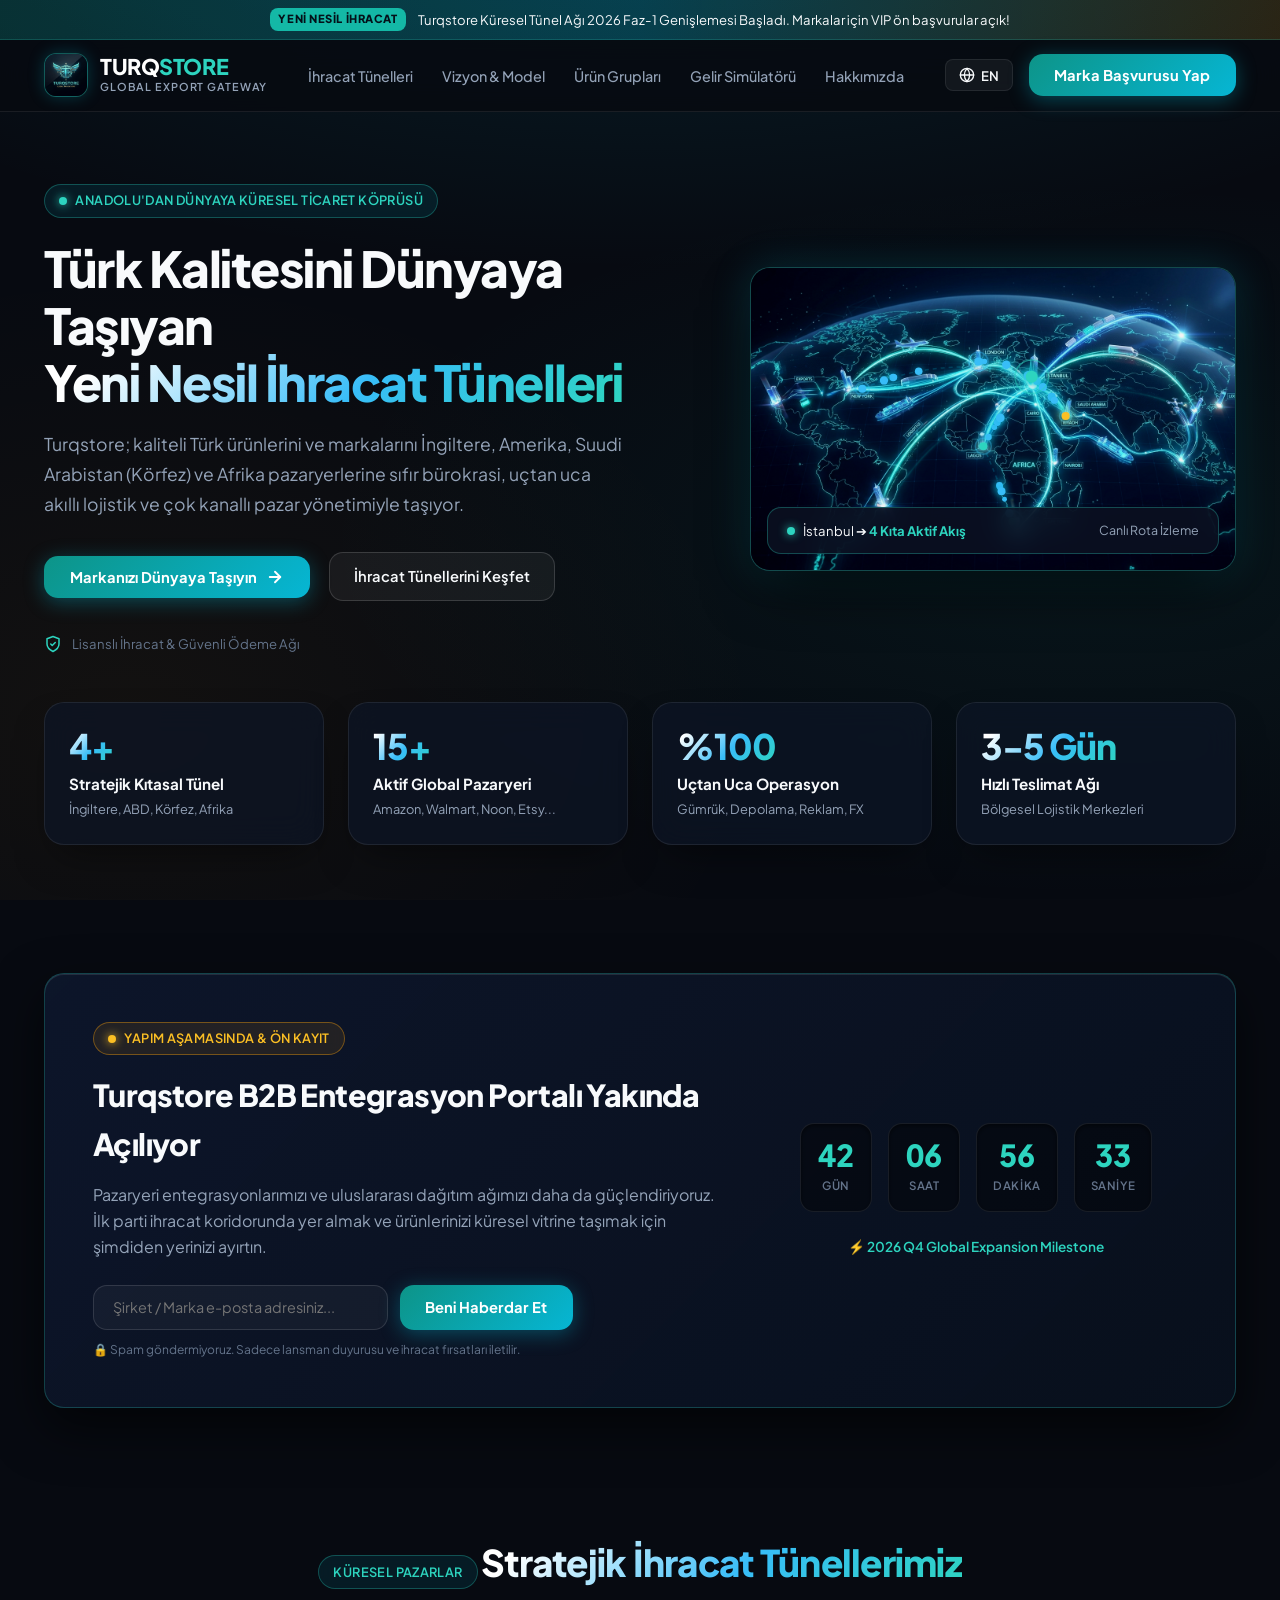
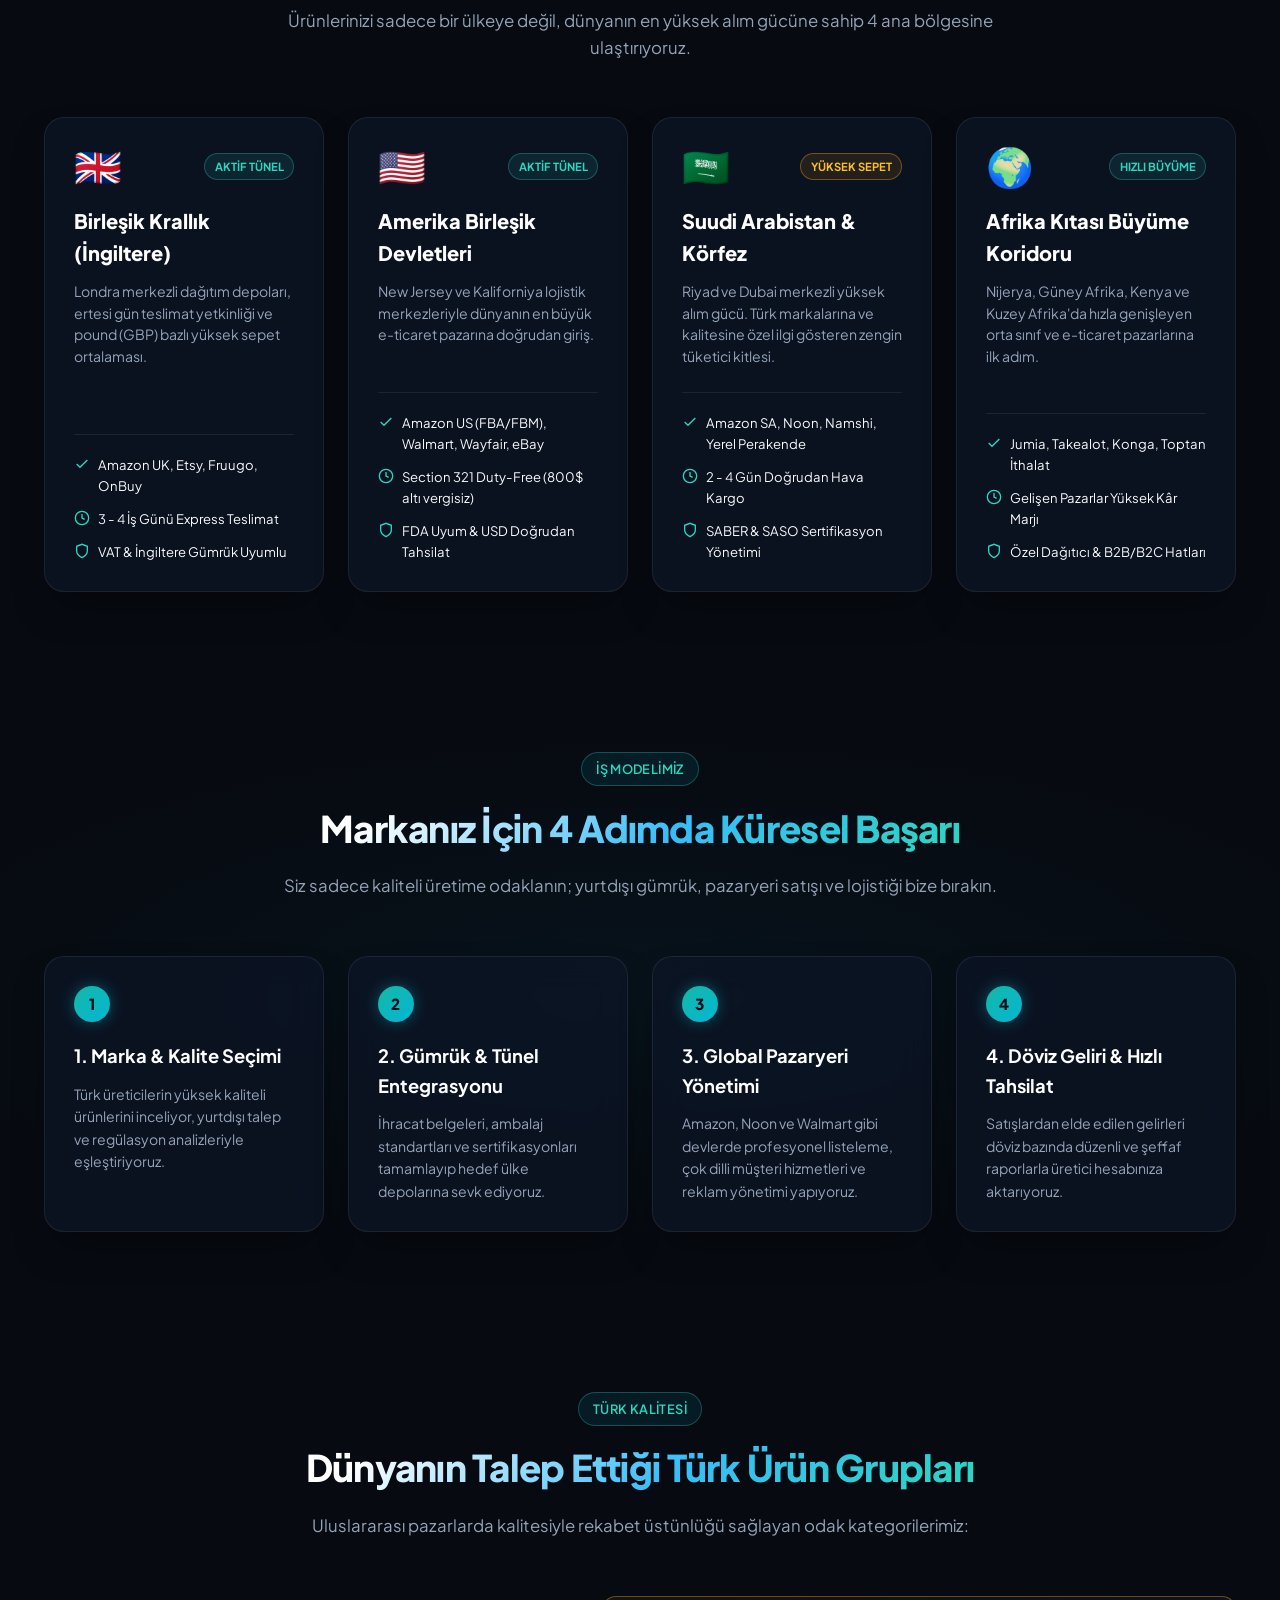
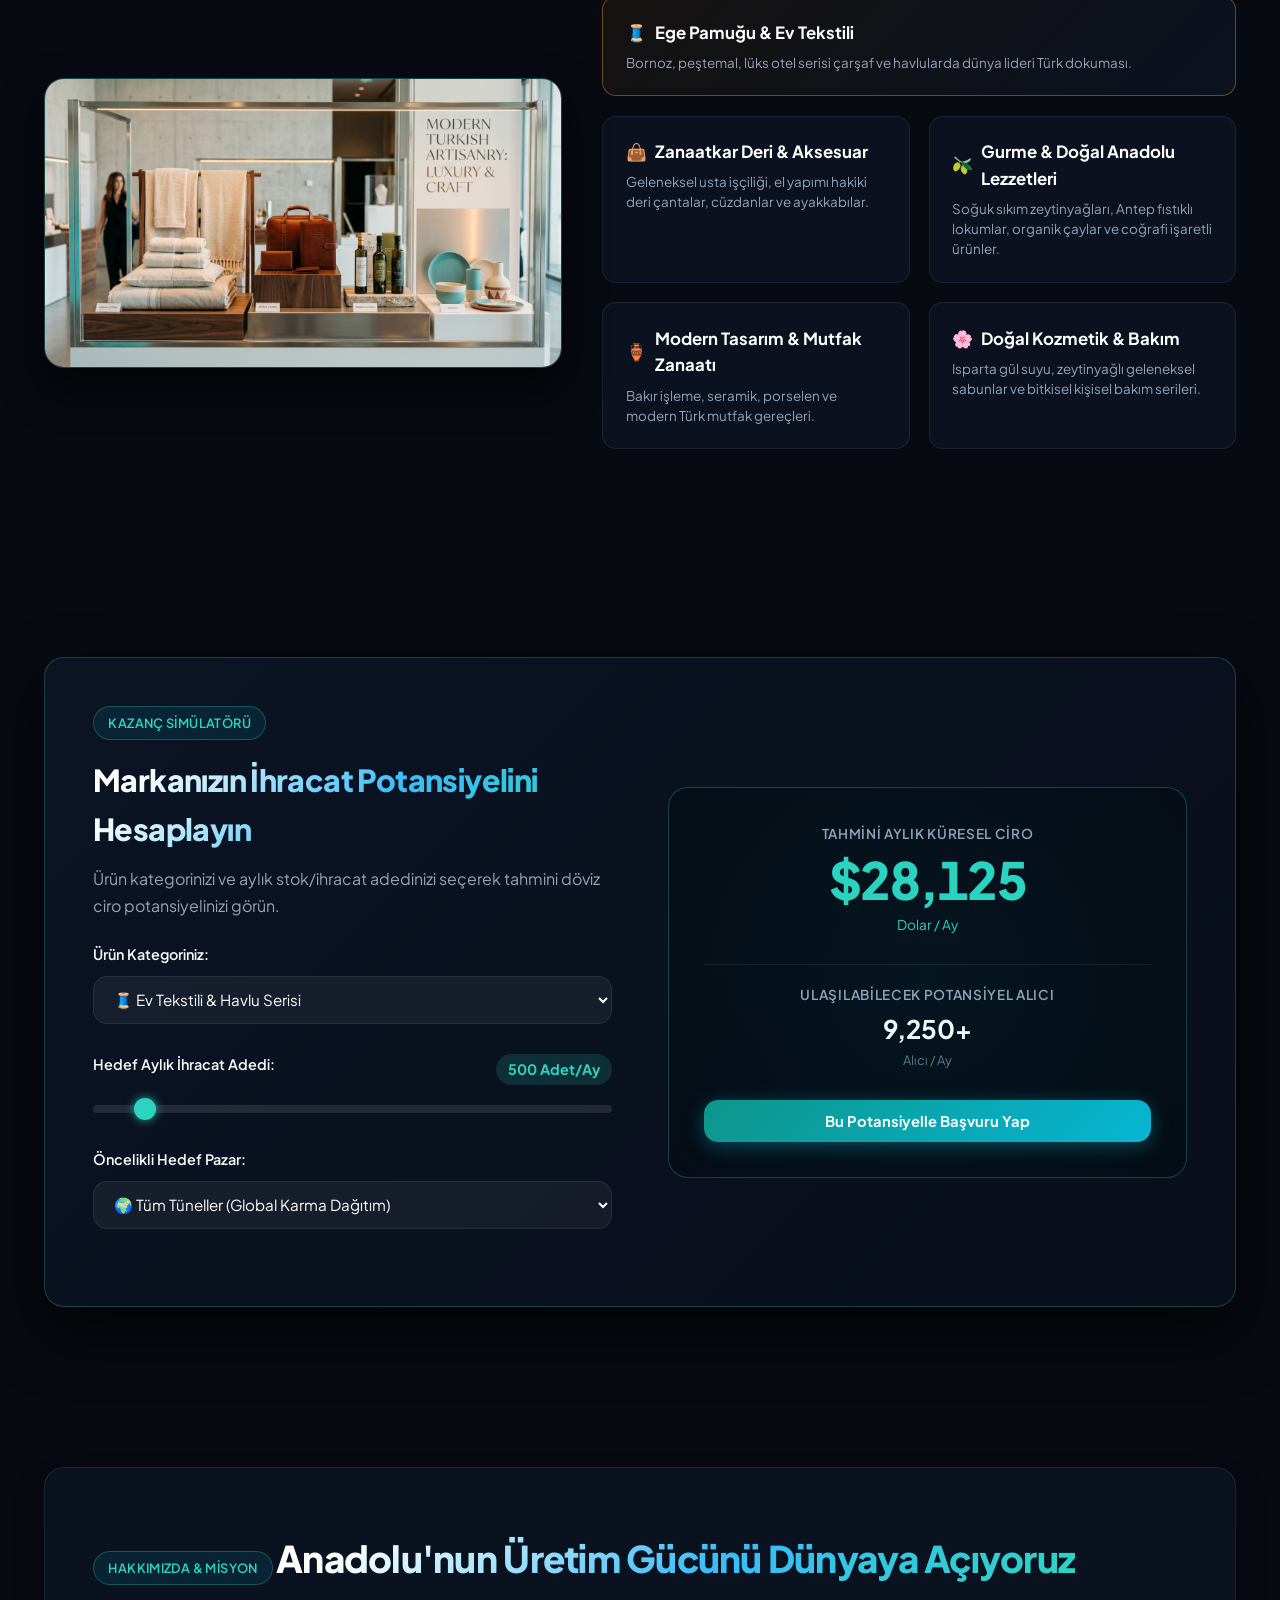
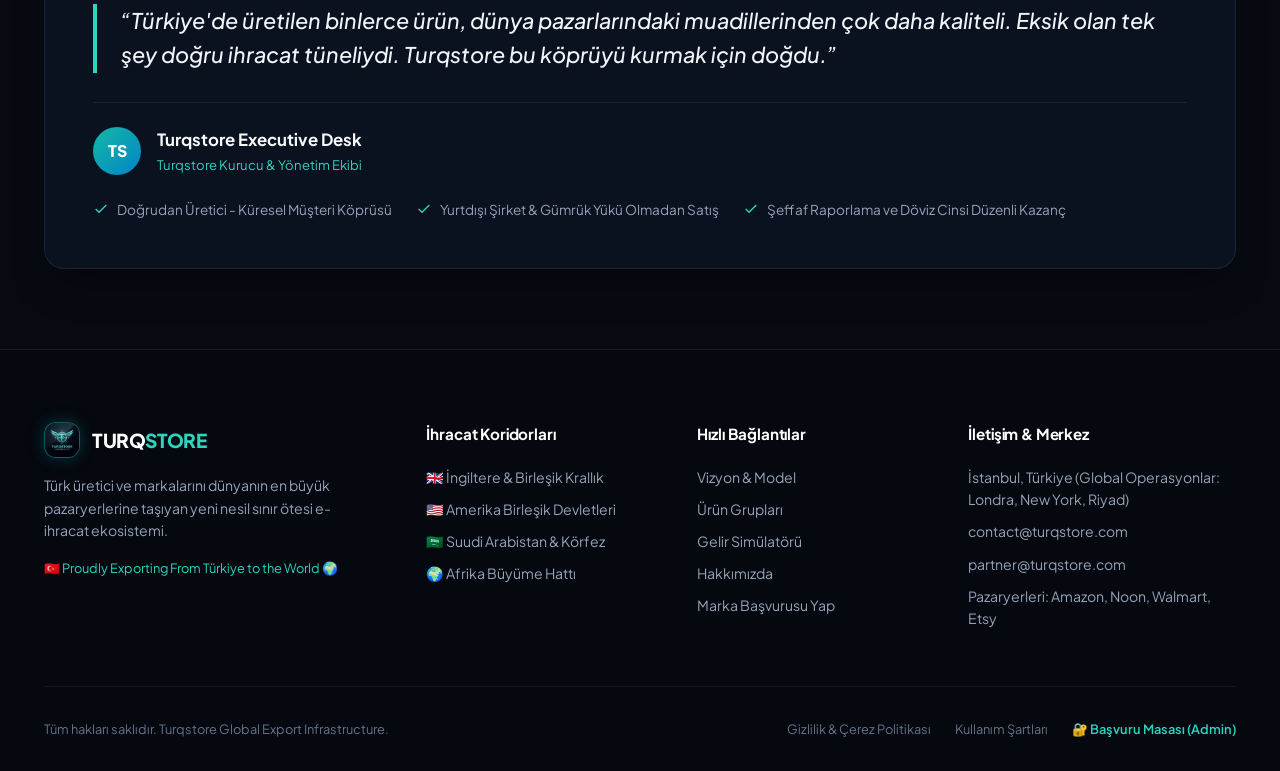
==== export/index.html @ e0d36ffc "Başlangıç Altdomainler export test test2  Türkçe site tr  Orjin site index.html (mnt)" ====
<!DOCTYPE html>
<html lang="tr">
<head>
  <meta charset="UTF-8">
  <meta name="viewport" content="width=device-width, initial-scale=1.0">
  <title>Turqstore | Türk Markaları İçin Yeni Nesil Küresel İhracat Tünelleri</title>
  <meta name="description" content="Turqstore; Türk üreticilerini ve markalarını İngiltere, Amerika, Suudi Arabistan ve Afrika pazaryerlerine taşıyan yeni nesil sınır ötesi e-ihracat köprüsüdür.">
  <meta name="keywords" content="ihracat, e-ihracat, pazaryeri satış, amazon ihracat, noon körfez satışı, türk ürünleri ihracat, turqstore">
  <meta name="theme-color" content="#070a11">

  <!-- Open Graph -->
  <meta property="og:title" content="Turqstore | Küresel İhracat Tünelleri">
  <meta property="og:description" content="Kaliteli Türk markalarını İngiltere, Amerika, Körfez ve Afrika pazaryerlerine taşıyoruz.">
  <meta property="og:image" content="assets/images/turqstore_hero_visual.jpg">
  <meta property="og:type" content="website">

  <!-- Fonts -->
  <link rel="preconnect" href="https://fonts.googleapis.com">
  <link rel="preconnect" href="https://fonts.gstatic.com" crossorigin>
  <link href="https://fonts.googleapis.com/css2?family=Plus+Jakarta+Sans:wght@400;500;600;700;800&display=swap" rel="stylesheet">

  <!-- Stylesheet -->
  <link rel="stylesheet" href="css/styles.css">
  <link rel="icon" type="image/jpeg" href="assets/images/turqstore_logo_emblem.jpg">
</head>
<body>

  <!-- Top Announcement Bar -->
  <header class="top-announcement">
    <div class="container">
      <span class="badge" data-i18n="announcementBadge">YENİ NESİL İHRACAT</span>
      <span data-i18n="announcementText">Turqstore Küresel Tünel Ağı 2026 Faz-1 Genişlemesi Başladı. Markalar için VIP ön başvurular açık!</span>
    </div>
  </header>

  <!-- Sticky Navbar -->
  <nav class="navbar" id="navbar">
    <div class="container">
      <a href="#hero" class="brand-logo" aria-label="Turqstore Ana Sayfa">
        <div class="brand-emblem-wrap">
          <img src="assets/images/turqstore_logo_emblem.jpg" alt="Turqstore Logo Emblem">
        </div>
        <div class="brand-name-group">
          <div class="brand-title">TURQ<span>STORE</span></div>
          <div class="brand-tagline">Global Export Gateway</div>
        </div>
      </a>

      <ul class="nav-links" id="navLinks">
        <li><a href="#tunnels" class="nav-link" data-i18n="navTunnels">İhracat Tünelleri</a></li>
        <li><a href="#process" class="nav-link" data-i18n="navVision">Vizyon & Model</a></li>
        <li><a href="#products" class="nav-link" data-i18n="navCategories">Ürün Grupları</a></li>
        <li><a href="#calculator" class="nav-link" data-i18n="navCalculator">Gelir Simülatörü</a></li>
        <li><a href="#about" class="nav-link" data-i18n="navAbout">Hakkımızda</a></li>
      </ul>

      <div class="nav-actions">
        <!-- Language Switcher -->
        <button class="lang-btn" id="langToggleBtn" aria-label="Dili Değiştir / Change Language">
          <svg width="16" height="16" viewBox="0 0 24 24" fill="none" stroke="currentColor" stroke-width="2" stroke-linecap="round" stroke-linejoin="round">
            <circle cx="12" cy="12" r="10"></circle>
            <line x1="2" y1="12" x2="22" y2="12"></line>
            <path d="M12 2a15.3 15.3 0 0 1 4 10 15.3 15.3 0 0 1-4 10 15.3 15.3 0 0 1-4-10 15.3 15.3 0 0 1 4-10z"></path>
          </svg>
          <span id="currentLangLabel">EN</span>
        </button>

        <button class="btn-primary open-partner-modal" data-i18n="ctaPartner">
          Marka Başvurusu Yap
        </button>

        <button class="mobile-nav-toggle" id="mobileNavToggle" aria-label="Menüyü Aç/Kapat">
          <svg width="24" height="24" viewBox="0 0 24 24" fill="none" stroke="currentColor" stroke-width="2" stroke-linecap="round" stroke-linejoin="round">
            <line x1="3" y1="12" x2="21" y2="12"></line>
            <line x1="3" y1="6" x2="21" y2="6"></line>
            <line x1="3" y1="18" x2="21" y2="18"></line>
          </svg>
        </button>
      </div>
    </div>
  </nav>

  <!-- Hero Section -->
  <section class="hero-section" id="hero">
    <div class="container">
      <div class="hero-grid">
        <!-- Left Content -->
        <div class="hero-content">
          <div class="pill-badge">
            <span class="pulse-dot"></span>
            <span data-i18n="heroPill">Anadolu'dan Dünyaya Küresel Ticaret Köprüsü</span>
          </div>

          <h1 class="hero-title">
            <span data-i18n="heroTitleStart">Türk Kalitesini Dünyaya Taşıyan</span><br>
            <span class="text-gradient" data-i18n="heroTitleGradient">Yeni Nesil İhracat Tünelleri</span>
          </h1>

          <p class="hero-desc" data-i18n="heroDesc">
            Turqstore; kaliteli Türk ürünlerini ve markalarını İngiltere, Amerika, Suudi Arabistan (Körfez) ve Afrika pazaryerlerine sıfır bürokrasi, uçtan uca akıllı lojistik ve çok kanallı pazar yönetimiyle taşıyor.
          </p>

          <div class="hero-actions">
            <button class="btn-primary open-partner-modal">
              <span data-i18n="heroBtnPrimary">Markanızı Dünyaya Taşıyın</span>
              <svg width="18" height="18" viewBox="0 0 24 24" fill="none" stroke="currentColor" stroke-width="2.5" stroke-linecap="round" stroke-linejoin="round">
                <line x1="5" y1="12" x2="19" y2="12"></line>
                <polyline points="12 5 19 12 12 19"></polyline>
              </svg>
            </button>

            <a href="#tunnels" class="btn-secondary" data-i18n="heroBtnSecondary">
              İhracat Tünellerini Keşfet
            </a>
          </div>

          <div class="hero-trust-badge">
            <svg width="18" height="18" viewBox="0 0 24 24" fill="none" stroke="currentColor" stroke-width="2" stroke-linecap="round" stroke-linejoin="round">
              <path d="M12 22s8-4 8-10V5l-8-3-8 3v7c0 6 8 10 8 10z"></path>
              <polyline points="9 12 11 14 15 10"></polyline>
            </svg>
            <span data-i18n="heroBadgeSecure">Lisanslı İhracat & Güvenli Ödeme Ağı</span>
          </div>
        </div>

        <!-- Right Visual & Interactive Map Canvas -->
        <div class="hero-visual-card">
          <img src="assets/images/turqstore_hero_visual.jpg" alt="Turqstore Global Trade Map">
          <!-- Interactive Node Canvas Overlay -->
          <canvas id="heroRouteCanvas" class="hero-canvas-overlay"></canvas>

          <div class="hero-floating-tag">
            <div class="floating-tag-item">
              <span class="pulse-dot"></span>
              <span>İstanbul ➔ <b>4 Kıta Aktif Akış</b></span>
            </div>
            <div class="floating-tag-item" style="color: var(--text-muted); font-size: 0.78rem;">
              <span>Canlı Rota İzleme</span>
            </div>
          </div>
        </div>
      </div>

      <!-- Live KPI Stats Strip -->
      <div class="stats-strip">
        <div class="stats-grid">
          <div class="glass-panel stat-item">
            <div class="stat-num text-gradient" data-i18n="stat1Number">4+</div>
            <div class="stat-title" data-i18n="stat1Label">Stratejik Kıtasal Tünel</div>
            <div class="stat-desc" data-i18n="stat1Sub">İngiltere, ABD, Körfez, Afrika</div>
          </div>

          <div class="glass-panel stat-item">
            <div class="stat-num text-gradient" data-i18n="stat2Number">15+</div>
            <div class="stat-title" data-i18n="stat2Label">Aktif Global Pazaryeri</div>
            <div class="stat-desc" data-i18n="stat2Sub">Amazon, Walmart, Noon, Etsy...</div>
          </div>

          <div class="glass-panel stat-item">
            <div class="stat-num text-gradient" data-i18n="stat3Number">%100</div>
            <div class="stat-title" data-i18n="stat3Label">Uçtan Uca Operasyon</div>
            <div class="stat-desc" data-i18n="stat3Sub">Gümrük, Depolama, Reklam, FX</div>
          </div>

          <div class="glass-panel stat-item">
            <div class="stat-num text-gradient" data-i18n="stat4Number">3-5 Gün</div>
            <div class="stat-title" data-i18n="stat4Label">Hızlı Teslimat Ağı</div>
            <div class="stat-desc" data-i18n="stat4Sub">Bölgesel Lojistik Merkezleri</div>
          </div>
        </div>
      </div>
    </div>
  </section>

  <!-- Launch & Under Construction VIP Portal Banner -->
  <section class="launch-banner-section" id="launch">
    <div class="container">
      <div class="launch-box">
        <div class="launch-grid">
          <div>
            <div class="pill-badge" style="border-color: rgba(245, 158, 11, 0.4); background: rgba(245, 158, 11, 0.1); color: var(--gold-400);">
              <span class="pulse-dot" style="background-color: var(--gold-400); box-shadow: 0 0 10px var(--gold-400);"></span>
              <span data-i18n="launchBadge">YAPIM AŞAMASINDA & ÖN KAYIT</span>
            </div>

            <h2 class="launch-title" data-i18n="launchTitle">Turqstore B2B Entegrasyon Portalı Yakında Açılıyor</h2>
            <p class="launch-desc" data-i18n="launchDesc">
              Pazaryeri entegrasyonlarımızı ve uluslararası dağıtım ağımızı daha da güçlendiriyoruz. İlk parti ihracat koridorunda yer almak ve ürünlerinizi küresel vitrine taşımak için şimdiden yerinizi ayırtın.
            </p>

            <!-- Newsletter / Pre-Registration -->
            <form class="newsletter-form" id="newsletterForm">
              <input type="email" class="newsletter-input" required placeholder="Şirket / Marka e-posta adresiniz..." data-i18n-placeholder="newsletterPlaceholder">
              <button type="submit" class="btn-primary" data-i18n="newsletterBtn">Beni Haberdar Et</button>
            </form>
            <div class="form-note" data-i18n="newsletterNote">🔒 Spam göndermiyoruz. Sadece lansman duyurusu ve ihracat fırsatları iletilir.</div>
          </div>

          <!-- Digital Countdown Units -->
          <div style="display: flex; flex-direction: column; align-items: center; justify-content: center;">
            <div class="countdown-container">
              <div class="countdown-unit">
                <div class="countdown-val" id="countDays">42</div>
                <div class="countdown-label" data-i18n="days">Gün</div>
              </div>
              <div class="countdown-unit">
                <div class="countdown-val" id="countHours">18</div>
                <div class="countdown-label" data-i18n="hours">Saat</div>
              </div>
              <div class="countdown-unit">
                <div class="countdown-val" id="countMinutes">45</div>
                <div class="countdown-label" data-i18n="minutes">Dakika</div>
              </div>
              <div class="countdown-unit">
                <div class="countdown-val" id="countSeconds">30</div>
                <div class="countdown-label" data-i18n="seconds">Saniye</div>
              </div>
            </div>
            <div style="font-size: 0.85rem; color: var(--turq-400); font-weight: 600;">
              ⚡ 2026 Q4 Global Expansion Milestone
            </div>
          </div>
        </div>
      </div>
    </div>
  </section>

  <!-- Strategic Export Corridors Section -->
  <section class="tunnels-section" id="tunnels">
    <div class="container">
      <div class="section-header">
        <div class="pill-badge" data-i18n="tunnelsBadge">KÜRESEL PAZARLAR</div>
        <h2 class="section-title text-gradient" data-i18n="tunnelsTitle">Stratejik İhracat Tünellerimiz</h2>
        <p class="section-subtitle" data-i18n="tunnelsSubtitle">
          Ürünlerinizi sadece bir ülkeye değil, dünyanın en yüksek alım gücüne sahip 4 ana bölgesine ulaştırıyoruz.
        </p>
      </div>

      <div class="tunnels-grid">
        <!-- UK Tunnel -->
        <div class="glass-panel tunnel-card">
          <div>
            <div class="tunnel-header">
              <span class="tunnel-flag-icon">🇬🇧</span>
              <span class="tunnel-status-badge">AKTİF TÜNEL</span>
            </div>
            <h3 class="tunnel-name" data-i18n="tunnelUKTitle">Birleşik Krallık (İngiltere)</h3>
            <p class="tunnel-desc" data-i18n="tunnelUKDesc">
              Londra merkezli dağıtım depoları, ertesi gün teslimat yetkinliği ve pound (GBP) bazlı yüksek sepet ortalaması.
            </p>
          </div>

          <ul class="tunnel-meta-list">
            <li class="tunnel-meta-item">
              <svg viewBox="0 0 24 24" fill="none" stroke="currentColor" stroke-width="2"><polyline points="20 6 9 17 4 12"></polyline></svg>
              <span data-i18n="tunnelUKPlatforms">Amazon UK, Etsy, Fruugo, OnBuy</span>
            </li>
            <li class="tunnel-meta-item">
              <svg viewBox="0 0 24 24" fill="none" stroke="currentColor" stroke-width="2"><circle cx="12" cy="12" r="10"></circle><polyline points="12 6 12 12 16 14"></polyline></svg>
              <span data-i18n="tunnelUKTransit">3 - 4 İş Günü Express Teslimat</span>
            </li>
            <li class="tunnel-meta-item">
              <svg viewBox="0 0 24 24" fill="none" stroke="currentColor" stroke-width="2"><path d="M12 22s8-4 8-10V5l-8-3-8 3v7c0 6 8 10 8 10z"></path></svg>
              <span data-i18n="tunnelUKCustoms">VAT & İngiltere Gümrük Uyumlu</span>
            </li>
          </ul>
        </div>

        <!-- USA Tunnel -->
        <div class="glass-panel tunnel-card">
          <div>
            <div class="tunnel-header">
              <span class="tunnel-flag-icon">🇺🇸</span>
              <span class="tunnel-status-badge">AKTİF TÜNEL</span>
            </div>
            <h3 class="tunnel-name" data-i18n="tunnelUSATitle">Amerika Birleşik Devletleri</h3>
            <p class="tunnel-desc" data-i18n="tunnelUSADesc">
              New Jersey ve Kaliforniya lojistik merkezleriyle dünyanın en büyük e-ticaret pazarına doğrudan giriş.
            </p>
          </div>

          <ul class="tunnel-meta-list">
            <li class="tunnel-meta-item">
              <svg viewBox="0 0 24 24" fill="none" stroke="currentColor" stroke-width="2"><polyline points="20 6 9 17 4 12"></polyline></svg>
              <span data-i18n="tunnelUSAPlatforms">Amazon US (FBA/FBM), Walmart, Wayfair, eBay</span>
            </li>
            <li class="tunnel-meta-item">
              <svg viewBox="0 0 24 24" fill="none" stroke="currentColor" stroke-width="2"><circle cx="12" cy="12" r="10"></circle><polyline points="12 6 12 12 16 14"></polyline></svg>
              <span data-i18n="tunnelUSATransit">Section 321 Duty-Free (800$ altı vergisiz)</span>
            </li>
            <li class="tunnel-meta-item">
              <svg viewBox="0 0 24 24" fill="none" stroke="currentColor" stroke-width="2"><path d="M12 22s8-4 8-10V5l-8-3-8 3v7c0 6 8 10 8 10z"></path></svg>
              <span data-i18n="tunnelUSACustoms">FDA Uyum & USD Doğrudan Tahsilat</span>
            </li>
          </ul>
        </div>

        <!-- Saudi Arabia & Gulf Tunnel -->
        <div class="glass-panel tunnel-card">
          <div>
            <div class="tunnel-header">
              <span class="tunnel-flag-icon">🇸🇦</span>
              <span class="tunnel-status-badge" style="color: var(--gold-400); border-color: rgba(245, 158, 11, 0.4); background: rgba(245, 158, 11, 0.1);">YÜKSEK SEPET</span>
            </div>
            <h3 class="tunnel-name" data-i18n="tunnelMENATitle">Suudi Arabistan & Körfez</h3>
            <p class="tunnel-desc" data-i18n="tunnelMENADesc">
              Riyad ve Dubai merkezli yüksek alım gücü. Türk markalarına ve kalitesine özel ilgi gösteren zengin tüketici kitlesi.
            </p>
          </div>

          <ul class="tunnel-meta-list">
            <li class="tunnel-meta-item">
              <svg viewBox="0 0 24 24" fill="none" stroke="currentColor" stroke-width="2"><polyline points="20 6 9 17 4 12"></polyline></svg>
              <span data-i18n="tunnelMENAPlatforms">Amazon SA, Noon, Namshi, Yerel Perakende</span>
            </li>
            <li class="tunnel-meta-item">
              <svg viewBox="0 0 24 24" fill="none" stroke="currentColor" stroke-width="2"><circle cx="12" cy="12" r="10"></circle><polyline points="12 6 12 12 16 14"></polyline></svg>
              <span data-i18n="tunnelMENATransit">2 - 4 Gün Doğrudan Hava Kargo</span>
            </li>
            <li class="tunnel-meta-item">
              <svg viewBox="0 0 24 24" fill="none" stroke="currentColor" stroke-width="2"><path d="M12 22s8-4 8-10V5l-8-3-8 3v7c0 6 8 10 8 10z"></path></svg>
              <span data-i18n="tunnelMENACustoms">SABER & SASO Sertifikasyon Yönetimi</span>
            </li>
          </ul>
        </div>

        <!-- Africa Corridor -->
        <div class="glass-panel tunnel-card">
          <div>
            <div class="tunnel-header">
              <span class="tunnel-flag-icon">🌍</span>
              <span class="tunnel-status-badge">HIZLI BÜYÜME</span>
            </div>
            <h3 class="tunnel-name" data-i18n="tunnelAfricaTitle">Afrika Kıtası Büyüme Koridoru</h3>
            <p class="tunnel-desc" data-i18n="tunnelAfricaDesc">
              Nijerya, Güney Afrika, Kenya ve Kuzey Afrika'da hızla genişleyen orta sınıf ve e-ticaret pazarlarına ilk adım.
            </p>
          </div>

          <ul class="tunnel-meta-list">
            <li class="tunnel-meta-item">
              <svg viewBox="0 0 24 24" fill="none" stroke="currentColor" stroke-width="2"><polyline points="20 6 9 17 4 12"></polyline></svg>
              <span data-i18n="tunnelAfricaPlatforms">Jumia, Takealot, Konga, Toptan İthalat</span>
            </li>
            <li class="tunnel-meta-item">
              <svg viewBox="0 0 24 24" fill="none" stroke="currentColor" stroke-width="2"><circle cx="12" cy="12" r="10"></circle><polyline points="12 6 12 12 16 14"></polyline></svg>
              <span data-i18n="tunnelAfricaTransit">Gelişen Pazarlar Yüksek Kâr Marjı</span>
            </li>
            <li class="tunnel-meta-item">
              <svg viewBox="0 0 24 24" fill="none" stroke="currentColor" stroke-width="2"><path d="M12 22s8-4 8-10V5l-8-3-8 3v7c0 6 8 10 8 10z"></path></svg>
              <span data-i18n="tunnelAfricaCustoms">Özel Dağıtıcı & B2B/B2C Hatları</span>
            </li>
          </ul>
        </div>
      </div>
    </div>
  </section>

  <!-- How It Works / Operation Process Section -->
  <section class="process-section" id="process">
    <div class="container">
      <div class="section-header">
        <div class="pill-badge" data-i18n="processBadge">İŞ MODELİMİZ</div>
        <h2 class="section-title text-gradient" data-i18n="processTitle">Markanız İçin 4 Adımda Küresel Başarı</h2>
        <p class="section-subtitle" data-i18n="processSubtitle">
          Siz sadece kaliteli üretime odaklanın; yurtdışı gümrük, pazaryeri satışı ve lojistiği bize bırakın.
        </p>
      </div>

      <div class="process-grid">
        <div class="glass-panel step-card">
          <div class="step-num-pill">1</div>
          <h3 class="step-title" data-i18n="step1Title">1. Marka & Kalite Seçimi</h3>
          <p class="step-desc" data-i18n="step1Desc">
            Türk üreticilerin yüksek kaliteli ürünlerini inceliyor, yurtdışı talep ve regülasyon analizleriyle eşleştiriyoruz.
          </p>
        </div>

        <div class="glass-panel step-card">
          <div class="step-num-pill">2</div>
          <h3 class="step-title" data-i18n="step2Title">2. Gümrük & Tünel Entegrasyonu</h3>
          <p class="step-desc" data-i18n="step2Desc">
            İhracat belgeleri, ambalaj standartları ve sertifikasyonları tamamlayıp hedef ülke depolarına sevk ediyoruz.
          </p>
        </div>

        <div class="glass-panel step-card">
          <div class="step-num-pill">3</div>
          <h3 class="step-title" data-i18n="step3Title">3. Global Pazaryeri Yönetimi</h3>
          <p class="step-desc" data-i18n="step3Desc">
            Amazon, Noon ve Walmart gibi devlerde profesyonel listeleme, çok dilli müşteri hizmetleri ve reklam yönetimi yapıyoruz.
          </p>
        </div>

        <div class="glass-panel step-card">
          <div class="step-num-pill">4</div>
          <h3 class="step-title" data-i18n="step4Title">4. Döviz Geliri & Hızlı Tahsilat</h3>
          <p class="step-desc" data-i18n="step4Desc">
            Satışlardan elde edilen gelirleri döviz bazında düzenli ve şeffaf raporlarla üretici hesabınıza aktarıyoruz.
          </p>
        </div>
      </div>
    </div>
  </section>

  <!-- Curated Turkish Quality Showcase Section -->
  <section class="products-section" id="products">
    <div class="container">
      <div class="section-header">
        <div class="pill-badge" data-i18n="productsBadge">TÜRK KALİTESİ</div>
        <h2 class="section-title text-gradient" data-i18n="productsTitle">Dünyanın Talep Ettiği Türk Ürün Grupları</h2>
        <p class="section-subtitle" data-i18n="productsSubtitle">
          Uluslararası pazarlarda kalitesiyle rekabet üstünlüğü sağlayan odak kategorilerimiz:
        </p>
      </div>

      <div class="products-feature-wrap">
        <!-- Visual Display Image -->
        <div class="products-hero-img-wrap">
          <img src="assets/images/turqstore_products_showcase.jpg" alt="Modern Turkish Artisanry and Products Exhibition">
        </div>

        <!-- Category Grid -->
        <div class="category-cards-grid">
          <div class="category-card featured">
            <h3 class="category-title">
              <span>🧵</span>
              <span data-i18n="cat1Title">Ege Pamuğu & Ev Tekstili</span>
            </h3>
            <p class="category-desc" data-i18n="cat1Desc">
              Bornoz, peştemal, lüks otel serisi çarşaf ve havlularda dünya lideri Türk dokuması.
            </p>
          </div>

          <div class="category-card">
            <h3 class="category-title">
              <span>👜</span>
              <span data-i18n="cat2Title">Zanaatkar Deri & Aksesuar</span>
            </h3>
            <p class="category-desc" data-i18n="cat2Desc">
              Geleneksel usta işçiliği, el yapımı hakiki deri çantalar, cüzdanlar ve ayakkabılar.
            </p>
          </div>

          <div class="category-card">
            <h3 class="category-title">
              <span>🫒</span>
              <span data-i18n="cat3Title">Gurme & Doğal Anadolu Lezzetleri</span>
            </h3>
            <p class="category-desc" data-i18n="cat3Desc">
              Soğuk sıkım zeytinyağları, Antep fıstıklı lokumlar, organik çaylar ve coğrafi işaretli ürünler.
            </p>
          </div>

          <div class="category-card">
            <h3 class="category-title">
              <span>🏺</span>
              <span data-i18n="cat4Title">Modern Tasarım & Mutfak Zanaatı</span>
            </h3>
            <p class="category-desc" data-i18n="cat4Desc">
              Bakır işleme, seramik, porselen ve modern Türk mutfak gereçleri.
            </p>
          </div>

          <div class="category-card">
            <h3 class="category-title">
              <span>🌸</span>
              <span data-i18n="cat5Title">Doğal Kozmetik & Bakım</span>
            </h3>
            <p class="category-desc" data-i18n="cat5Desc">
              Isparta gül suyu, zeytinyağlı geleneksel sabunlar ve bitkisel kişisel bakım serileri.
            </p>
          </div>
        </div>
      </div>
    </div>
  </section>

  <!-- Interactive Export Calculator Section -->
  <section class="calc-section" id="calculator">
    <div class="container">
      <div class="calc-box">
        <div class="calc-grid">
          <!-- Inputs -->
          <div>
            <div class="pill-badge" data-i18n="calcBadge">KAZANÇ SİMÜLATÖRÜ</div>
            <h2 class="launch-title text-gradient" data-i18n="calcTitle">Markanızın İhracat Potansiyelini Hesaplayın</h2>
            <p class="launch-desc" data-i18n="calcSubtitle">
              Ürün kategorinizi ve aylık stok/ihracat adedinizi seçerek tahmini döviz ciro potansiyelinizi görün.
            </p>

            <div class="calc-control-group">
              <label class="calc-label" for="calcCategory" data-i18n="calcCatLabel">Ürün Kategoriniz:</label>
              <select class="calc-select" id="calcCategory">
                <option value="textile">🧵 Ev Tekstili & Havlu Serisi</option>
                <option value="leather">👜 Deri Eşya & El Yapımı Aksesuar</option>
                <option value="gourmet">🫒 Gurme Gıda & Zeytinyağı</option>
                <option value="kitchen">🏺 Tasarım Mutfak & Züccaciye</option>
                <option value="cosmetics">🌸 Doğal Kozmetik & Bakım</option>
              </select>
            </div>

            <div class="calc-control-group">
              <div class="slider-val-wrap">
                <label class="calc-label" for="calcVolume" data-i18n="calcSkuLabel">Hedef Aylık İhracat Adedi:</label>
                <span class="slider-val-pill" id="calcVolumeDisplay">500 Adet/Ay</span>
              </div>
              <input type="range" class="range-slider" id="calcVolume" min="100" max="5000" step="50" value="500">
            </div>

            <div class="calc-control-group">
              <label class="calc-label" for="calcMarket" data-i18n="calcMarketLabel">Öncelikli Hedef Pazar:</label>
              <select class="calc-select" id="calcMarket">
                <option value="all">🌍 Tüm Tüneller (Global Karma Dağıtım)</option>
                <option value="usa">🇺🇸 Amerika Birleşik Devletleri</option>
                <option value="uk">🇬🇧 İngiltere & Birleşik Krallık</option>
                <option value="mena">🇸🇦 Suudi Arabistan & Körfez</option>
                <option value="africa">🌍 Afrika Büyüme Koridoru</option>
              </select>
            </div>
          </div>

          <!-- Dynamic Output Display -->
          <div>
            <div class="calc-results-card">
              <div class="calc-output-block">
                <div class="calc-output-label" data-i18n="calcEstimatedMonthly">Tahmini Aylık Küresel Ciro</div>
                <div class="calc-output-num" id="calcMonthlyRevenue">$28,125</div>
                <div style="font-size: 0.85rem; color: var(--turq-400);" data-i18n="calcCurrency">Dolar / Ay</div>
              </div>

              <div class="calc-output-block" style="border-top: 1px solid var(--border-color); padding-top: 1.2rem;">
                <div class="calc-output-label" data-i18n="calcEstimatedReach">Ulaşılabilecek Potansiyel Alıcı</div>
                <div class="calc-reach-num" id="calcMonthlyReach">9,250+</div>
                <div style="font-size: 0.8rem; color: var(--text-dim);" data-i18n="calcPeople">Alıcı / Ay</div>
              </div>

              <button class="btn-primary" style="width: 100%;" id="calcApplyBtn" data-i18n="calcBtnApplyWithEstimate">
                Bu Potansiyelle Başvuru Yap
              </button>
            </div>
          </div>
        </div>
      </div>
    </div>
  </section>

  <!-- Founder / Mission Statement Section -->
  <section class="about-section" id="about">
    <div class="container">
      <div class="glass-panel about-card">
        <div class="pill-badge" data-i18n="aboutBadge">HAKKIMIZDA & MİSYON</div>
        <h2 class="section-title text-gradient" style="margin-top: 0.8rem;" data-i18n="aboutTitle">
          Anadolu'nun Üretim Gücünü Dünyaya Açıyoruz
        </h2>

        <blockquote class="about-quote" data-i18n="aboutQuote">
          “Türkiye'de üretilen binlerce ürün, dünya pazarlarındaki muadillerinden çok daha kaliteli. Eksik olan tek şey doğru ihracat tüneliydi. Turqstore bu köprüyü kurmak için doğdu.”
        </blockquote>

        <div class="about-founder-row">
          <div class="founder-info">
            <div class="founder-avatar">TS</div>
            <div class="founder-meta">
              <h4>Turqstore Executive Desk</h4>
              <p data-i18n="aboutFounder">Turqstore Kurucu & Yönetim Ekibi</p>
            </div>
          </div>

          <div class="about-points">
            <div class="about-point">
              <svg width="16" height="16" viewBox="0 0 24 24" fill="none" stroke="currentColor" stroke-width="2"><polyline points="20 6 9 17 4 12"></polyline></svg>
              <span data-i18n="aboutPoint1">Doğrudan Üretici - Küresel Müşteri Köprüsü</span>
            </div>
            <div class="about-point">
              <svg width="16" height="16" viewBox="0 0 24 24" fill="none" stroke="currentColor" stroke-width="2"><polyline points="20 6 9 17 4 12"></polyline></svg>
              <span data-i18n="aboutPoint2">Yurtdışı Şirket & Gümrük Yükü Olmadan Satış</span>
            </div>
            <div class="about-point">
              <svg width="16" height="16" viewBox="0 0 24 24" fill="none" stroke="currentColor" stroke-width="2"><polyline points="20 6 9 17 4 12"></polyline></svg>
              <span data-i18n="aboutPoint3">Şeffaf Raporlama ve Döviz Cinsi Düzenli Kazanç</span>
            </div>
          </div>
        </div>
      </div>
    </div>
  </section>

  <!-- Brand Partnership Modal -->
  <div class="modal-backdrop" id="partnerModal" role="dialog" aria-modal="true">
    <div class="modal-content">
      <button class="modal-close-btn" id="modalCloseBtn" aria-label="Kapat">✕</button>

      <!-- Application Form -->
      <form id="partnerForm">
        <div class="modal-header">
          <div class="pill-badge" style="margin-bottom: 0.6rem;">TURQSTORE PARTNER NETWORK</div>
          <h2 class="modal-title text-gradient" data-i18n="modalTitle">Marka İş Ortaklığı Başvurusu</h2>
          <p class="modal-subtitle" data-i18n="modalSubtitle">
            Ürünlerinizi Turqstore ihracat tünellerine dahil etmek için bilgilerinizi paylaşın.
          </p>
        </div>

        <div class="form-grid">
          <div class="form-group">
            <label class="form-label" for="brandName" data-i18n="formBrandName">Marka / Şirket Adı *</label>
            <input type="text" class="form-input" id="brandName" required placeholder="Örn: Anadolu Dokuma A.Ş.">
          </div>

          <div class="form-group">
            <label class="form-label" for="contactName" data-i18n="formContactName">Yetkili Adı Soyadı *</label>
            <input type="text" class="form-input" id="contactName" required placeholder="Örn: Ahmet Yılmaz">
          </div>

          <div class="form-group">
            <label class="form-label" for="partnerEmail" data-i18n="formEmail">Kurumsal E-posta *</label>
            <input type="email" class="form-input" id="partnerEmail" required placeholder="iletisim@sirketiniz.com">
          </div>

          <div class="form-group">
            <label class="form-label" for="partnerPhone" data-i18n="formPhone">Telefon / WhatsApp *</label>
            <input type="tel" class="form-input" id="partnerPhone" required placeholder="+90 5XX XXX XX XX">
          </div>

          <div class="form-group">
            <label class="form-label" for="partnerCategory" data-i18n="formCategory">Ana Ürün Kategorisi *</label>
            <select class="form-select" id="partnerCategory" required>
              <option value="textile">Ev Tekstili & Havlu Grubu</option>
              <option value="leather">Deri Mamulleri & El Sanatları</option>
              <option value="gourmet">Zeytinyağı & Gurme Gıda</option>
              <option value="kitchen">Mutfak, Porselen & Cam Zanaatı</option>
              <option value="cosmetics">Doğal Kozmetik & Bakım</option>
              <option value="other">Diğer Yüksek Standartlı Ürünler</option>
            </select>
          </div>

          <div class="form-group">
            <label class="form-label" for="partnerTargetMarket" data-i18n="formTargetMarkets">Öncelikli İhracat Hedefiniz *</label>
            <select class="form-select" id="partnerTargetMarket" required>
              <option value="all">Tüm Tüneller (UK, USA, Körfez, Afrika)</option>
              <option value="usa">Amerika Birleşik Devletleri</option>
              <option value="uk">İngiltere (Birleşik Krallık)</option>
              <option value="mena">Suudi Arabistan & Körfez Bölgesi</option>
              <option value="africa">Afrika Büyüme Koridoru</option>
            </select>
          </div>

          <div class="form-group">
            <label class="form-label" for="partnerWebsite" data-i18n="formWebsite">Mevcut Web Sitesi / Katalog Linki</label>
            <input type="url" class="form-input" id="partnerWebsite" placeholder="https://www.markaniz.com">
          </div>

          <div class="form-group">
            <label class="form-label" for="partnerVolume" data-i18n="formMonthlyVolume">Mevcut Aylık Üretim / Stok Kapasitesi</label>
            <input type="text" class="form-input" id="partnerVolume" placeholder="Örn: 1.000 Adet/Ay">
          </div>

          <div class="form-group full-width">
            <label class="form-label" for="partnerNotes" data-i18n="formNotes">Ürünleriniz Hakkında Kısa Bilgi</label>
            <textarea class="form-textarea" id="partnerNotes" placeholder="Ürünlerinizin öne çıkan özellikleri, sertifikaları ve varsa mevcut ihracat deneyiminiz..."></textarea>
          </div>
        </div>

        <div style="margin-top: 1.6rem;">
          <button type="submit" class="btn-primary" style="width: 100%;" data-i18n="formSubmit">
            Başvuruyu Gönder & Süreci Başlat
          </button>
        </div>
      </form>

      <!-- Success State -->
      <div class="modal-success-state" id="formSuccessState">
        <div class="success-icon-wrap">
          <svg width="36" height="36" viewBox="0 0 24 24" fill="none" stroke="currentColor" stroke-width="2.5" stroke-linecap="round" stroke-linejoin="round">
            <path d="M22 11.08V12a10 10 0 1 1-5.93-9.14"></path>
            <polyline points="22 4 12 14.01 9 11.01"></polyline>
          </svg>
        </div>
        <h3 class="success-title text-gradient" data-i18n="formSuccessTitle">Tebrikler! Başvurunuz Alındı 🎉</h3>
        <p class="success-desc" data-i18n="formSuccessDesc">
          İhracat operasyon ekibimiz ürünlerinizi ve pazar uyumluluğunuzu inceleyerek 24 saat içinde sizinle iletişime geçecektir.
        </p>
        <div style="background: rgba(255,255,255,0.05); padding: 0.8rem; border-radius: var(--radius-md); margin-bottom: 1.5rem; display: inline-block;">
          <span style="font-size: 0.8rem; color: var(--text-muted);">Başvuru Takip Kodu: </span>
          <b style="color: var(--turq-400); letter-spacing: 0.05em;" id="ticketRefCode">TRQ-2026-8812</b>
        </div>
        <br>
        <div style="display: flex; gap: 0.8rem; justify-content: center; flex-wrap: wrap;">
          <button class="btn-secondary" id="successCloseBtn" data-i18n="formClose">Kapat</button>
          <a href="admin.html" class="btn-primary" style="font-size: 0.85rem; padding: 0.6rem 1.2rem;">
            📊 Başvuru Panelinde Gör
          </a>
        </div>
      </div>
    </div>
  </div>

  <!-- Toast Container -->
  <div id="toastContainer" class="toast-container"></div>

  <!-- Footer -->
  <footer class="footer">
    <div class="container">
      <div class="footer-grid">
        <div>
          <div class="brand-logo">
            <div class="brand-emblem-wrap" style="width: 36px; height: 36px;">
              <img src="assets/images/turqstore_logo_emblem.jpg" alt="Turqstore">
            </div>
            <div class="brand-title" style="font-size: 1.2rem;">TURQ<span>STORE</span></div>
          </div>
          <p class="footer-brand-desc" data-i18n="footerDesc">
            Türk üretici ve markalarını dünyanın en büyük pazaryerlerine taşıyan yeni nesil sınır ötesi e-ihracat ekosistemi.
          </p>
          <div style="margin-top: 1rem; display: flex; align-items: center; gap: 0.5rem; font-size: 0.8rem; color: var(--turq-400);">
            <span>🇹🇷 Proudly Exporting From Türkiye to the World 🌍</span>
          </div>
        </div>

        <div>
          <h4 class="footer-heading" data-i18n="footerCorridors">İhracat Koridorları</h4>
          <ul class="footer-list">
            <li><a href="#tunnels">🇬🇧 İngiltere & Birleşik Krallık</a></li>
            <li><a href="#tunnels">🇺🇸 Amerika Birleşik Devletleri</a></li>
            <li><a href="#tunnels">🇸🇦 Suudi Arabistan & Körfez</a></li>
            <li><a href="#tunnels">🌍 Afrika Büyüme Hattı</a></li>
          </ul>
        </div>

        <div>
          <h4 class="footer-heading" data-i18n="footerQuickLinks">Hızlı Bağlantılar</h4>
          <ul class="footer-list">
            <li><a href="#process" data-i18n="navVision">Vizyon & Model</a></li>
            <li><a href="#products" data-i18n="navCategories">Ürün Grupları</a></li>
            <li><a href="#calculator" data-i18n="navCalculator">Gelir Simülatörü</a></li>
            <li><a href="#about" data-i18n="navAbout">Hakkımızda</a></li>
            <li><a href="#" class="open-partner-modal" data-i18n="ctaPartner">Marka Başvurusu</a></li>
          </ul>
        </div>

        <div>
          <h4 class="footer-heading" data-i18n="footerContactTitle">İletişim & Merkez</h4>
          <ul class="footer-list">
            <li data-i18n="footerAddress">İstanbul, Türkiye (Global Operasyonlar: Londra, New York, Riyad)</li>
            <li><a href="mailto:contact@turqstore.com">contact@turqstore.com</a></li>
            <li><a href="mailto:partner@turqstore.com">partner@turqstore.com</a></li>
            <li>Pazaryerleri: Amazon, Noon, Walmart, Etsy</li>
          </ul>
        </div>
      </div>

      <div class="footer-bottom">
        <div data-i18n="footerRights">© 2026 Turqstore Global Export Infrastructure. Tüm hakları saklıdır.</div>
        <div class="footer-bottom-links">
          <a href="#" data-i18n="footerPrivacy">Gizlilik Politikası</a>
          <a href="#" data-i18n="footerTerms">Kullanım Şartları</a>
          <a href="admin.html" style="color: var(--turq-400); font-weight: 600;">🔐 Başvuru Masası (Admin)</a>
        </div>
      </div>
    </div>
  </footer>

  <!-- Scripts -->
  <script src="js/translations.js"></script>
  <script src="js/app.js"></script>
</body>
</html>
---- export/css/styles.css ----
/* Turqstore Global Export - Modern Stylesheet */
:root {
  --bg-primary: #070a11;
  --bg-secondary: #0c1220;
  --bg-card: rgba(13, 21, 38, 0.72);
  --bg-card-hover: rgba(19, 31, 56, 0.85);
  --border-color: rgba(255, 255, 255, 0.08);
  --border-glow: rgba(45, 212, 191, 0.3);
  
  --turq-400: #2dd4bf;
  --turq-500: #14b8a6;
  --turq-600: #0d9488;
  --cyan-400: #38bdf8;
  --cyan-500: #06b6d4;
  --gold-400: #fbbf24;
  --gold-500: #f59e0b;
  
  --text-main: #f8fafc;
  --text-muted: #94a3b8;
  --text-dim: #64748b;
  
  --radius-sm: 8px;
  --radius-md: 14px;
  --radius-lg: 20px;
  --radius-full: 9999px;
  
  --font-sans: 'Plus Jakarta Sans', 'Inter', -apple-system, BlinkMacSystemFont, "Segoe UI", Roboto, sans-serif;
  --transition-fast: 0.2s cubic-bezier(0.4, 0, 0.2, 1);
  --transition-smooth: 0.35s cubic-bezier(0.16, 1, 0.3, 1);
}

*, *::before, *::after {
  box-sizing: border-box;
  margin: 0;
  padding: 0;
}

html {
  scroll-behavior: smooth;
  font-size: 16px;
  color-scheme: dark;
}

body {
  font-family: var(--font-sans);
  background-color: var(--bg-primary);
  color: var(--text-main);
  line-height: 1.6;
  overflow-x: hidden;
  background-image: 
    radial-gradient(ellipse 80% 50% at 50% -20%, rgba(6, 182, 212, 0.15), transparent),
    radial-gradient(ellipse 60% 40% at 85% 60%, rgba(20, 184, 166, 0.07), transparent),
    radial-gradient(ellipse 50% 50% at 10% 80%, rgba(245, 158, 11, 0.05), transparent);
  background-attachment: fixed;
  min-height: 100vh;
}

/* Typography & Helpers */
a {
  color: inherit;
  text-decoration: none;
}

button, input, select, textarea {
  font-family: inherit;
}

.container {
  width: 100%;
  max-width: 1240px;
  margin: 0 auto;
  padding: 0 1.5rem;
}

.text-gradient {
  background: linear-gradient(135deg, #ffffff 10%, #38bdf8 55%, #2dd4bf 100%);
  -webkit-background-clip: text;
  -webkit-text-fill-color: transparent;
  display: inline-block;
}

.text-gold-gradient {
  background: linear-gradient(135deg, #fef08a 0%, #fbbf24 60%, #f59e0b 100%);
  -webkit-background-clip: text;
  -webkit-text-fill-color: transparent;
}

.pill-badge {
  display: inline-flex;
  align-items: center;
  gap: 0.5rem;
  padding: 0.35rem 0.9rem;
  background: rgba(6, 182, 212, 0.1);
  border: 1px solid rgba(45, 212, 191, 0.3);
  border-radius: var(--radius-full);
  font-size: 0.8rem;
  font-weight: 600;
  color: var(--turq-400);
  letter-spacing: 0.03em;
  text-transform: uppercase;
  backdrop-filter: blur(8px);
}

.pulse-dot {
  width: 8px;
  height: 8px;
  background-color: var(--turq-400);
  border-radius: 50%;
  box-shadow: 0 0 10px var(--turq-400);
  animation: pulse 2s infinite;
}

@keyframes pulse {
  0% { transform: scale(0.95); box-shadow: 0 0 0 0 rgba(45, 212, 191, 0.7); }
  70% { transform: scale(1.2); box-shadow: 0 0 0 8px rgba(45, 212, 191, 0); }
  100% { transform: scale(0.95); box-shadow: 0 0 0 0 rgba(45, 212, 191, 0); }
}

/* Glass Card */
.glass-panel {
  background: var(--bg-card);
  backdrop-filter: blur(16px);
  -webkit-backdrop-filter: blur(16px);
  border: 1px solid var(--border-color);
  border-radius: var(--radius-lg);
  box-shadow: 0 20px 40px -15px rgba(0, 0, 0, 0.5);
  transition: all var(--transition-smooth);
}

.glass-panel:hover {
  border-color: var(--border-glow);
  transform: translateY(-3px);
  box-shadow: 0 25px 50px -12px rgba(6, 182, 212, 0.15);
}

/* Announcement Topbar */
.top-announcement {
  background: linear-gradient(90deg, rgba(13, 148, 136, 0.25) 0%, rgba(6, 182, 212, 0.25) 50%, rgba(245, 158, 11, 0.15) 100%);
  border-bottom: 1px solid rgba(45, 212, 191, 0.2);
  padding: 0.5rem 1rem;
  font-size: 0.82rem;
  text-align: center;
  position: relative;
  z-index: 60;
}

.top-announcement .container {
  display: flex;
  align-items: center;
  justify-content: center;
  gap: 0.75rem;
  flex-wrap: wrap;
}

.top-announcement .badge {
  background: var(--turq-500);
  color: #041019;
  font-size: 0.7rem;
  font-weight: 800;
  padding: 0.15rem 0.5rem;
  border-radius: var(--radius-sm);
  letter-spacing: 0.05em;
}

/* Navbar */
.navbar {
  position: sticky;
  top: 0;
  width: 100%;
  z-index: 50;
  background: rgba(7, 10, 17, 0.82);
  backdrop-filter: blur(18px);
  -webkit-backdrop-filter: blur(18px);
  border-bottom: 1px solid var(--border-color);
  padding: 0.85rem 0;
  transition: all var(--transition-fast);
}

.navbar .container {
  display: flex;
  align-items: center;
  justify-content: space-between;
}

.brand-logo {
  display: flex;
  align-items: center;
  gap: 0.75rem;
}

.brand-emblem-wrap {
  width: 44px;
  height: 44px;
  border-radius: 12px;
  background: linear-gradient(135deg, rgba(6, 182, 212, 0.2), rgba(20, 184, 166, 0.05));
  border: 1px solid rgba(45, 212, 191, 0.35);
  display: flex;
  align-items: center;
  justify-content: center;
  overflow: hidden;
  box-shadow: 0 0 16px rgba(6, 182, 212, 0.25);
}

.brand-emblem-wrap img {
  width: 100%;
  height: 100%;
  object-fit: cover;
}

.brand-name-group {
  display: flex;
  flex-direction: column;
}

.brand-title {
  font-size: 1.35rem;
  font-weight: 800;
  letter-spacing: -0.02em;
  line-height: 1.1;
  color: #ffffff;
}

.brand-title span {
  color: var(--turq-400);
}

.brand-tagline {
  font-size: 0.68rem;
  font-weight: 600;
  color: var(--text-muted);
  letter-spacing: 0.08em;
  text-transform: uppercase;
}

.nav-links {
  display: flex;
  align-items: center;
  list-style: none;
  gap: 1.8rem;
}

.nav-link {
  font-size: 0.9rem;
  font-weight: 500;
  color: var(--text-muted);
  transition: color var(--transition-fast);
  position: relative;
}

.nav-link:hover {
  color: var(--turq-400);
}

.nav-actions {
  display: flex;
  align-items: center;
  gap: 1rem;
}

/* Lang Switcher */
.lang-btn {
  display: flex;
  align-items: center;
  gap: 0.4rem;
  background: rgba(255, 255, 255, 0.05);
  border: 1px solid var(--border-color);
  color: var(--text-main);
  padding: 0.4rem 0.8rem;
  border-radius: var(--radius-sm);
  font-size: 0.82rem;
  font-weight: 600;
  cursor: pointer;
  transition: all var(--transition-fast);
}

.lang-btn:hover {
  background: rgba(45, 212, 191, 0.15);
  border-color: var(--turq-400);
  color: var(--turq-400);
}

/* Buttons */
.btn-primary {
  display: inline-flex;
  align-items: center;
  justify-content: center;
  gap: 0.6rem;
  background: linear-gradient(135deg, #0d9488 0%, #06b6d4 100%);
  color: #ffffff;
  font-weight: 700;
  font-size: 0.92rem;
  padding: 0.75rem 1.6rem;
  border-radius: var(--radius-md);
  border: none;
  cursor: pointer;
  box-shadow: 0 4px 20px rgba(6, 182, 212, 0.35);
  transition: all var(--transition-smooth);
}

.btn-primary:hover {
  transform: translateY(-2px);
  box-shadow: 0 8px 30px rgba(6, 182, 212, 0.5);
  background: linear-gradient(135deg, #0f766e 0%, #0891b2 100%);
}

.btn-secondary {
  display: inline-flex;
  align-items: center;
  justify-content: center;
  gap: 0.6rem;
  background: rgba(255, 255, 255, 0.05);
  border: 1px solid rgba(255, 255, 255, 0.15);
  color: var(--text-main);
  font-weight: 600;
  font-size: 0.92rem;
  padding: 0.75rem 1.5rem;
  border-radius: var(--radius-md);
  cursor: pointer;
  transition: all var(--transition-fast);
}

.btn-secondary:hover {
  background: rgba(255, 255, 255, 0.1);
  border-color: var(--turq-400);
  color: var(--turq-400);
}

/* Mobile Toggle */
.mobile-nav-toggle {
  display: none;
  background: none;
  border: none;
  color: var(--text-main);
  cursor: pointer;
  padding: 0.5rem;
}

/* Hero Section */
.hero-section {
  position: relative;
  padding: 4.5rem 0 3.5rem;
  overflow: hidden;
}

.hero-grid {
  display: grid;
  grid-template-columns: 1.15fr 0.85fr;
  align-items: center;
  gap: 3rem;
}

.hero-content {
  position: relative;
  z-index: 2;
}

.hero-title {
  font-size: 3.1rem;
  font-weight: 800;
  line-height: 1.15;
  letter-spacing: -0.03em;
  margin: 1.4rem 0 1.2rem;
}

.hero-desc {
  font-size: 1.1rem;
  color: var(--text-muted);
  line-height: 1.7;
  margin-bottom: 2rem;
  max-width: 580px;
}

.hero-actions {
  display: flex;
  align-items: center;
  gap: 1.2rem;
  flex-wrap: wrap;
  margin-bottom: 2rem;
}

.hero-trust-badge {
  display: flex;
  align-items: center;
  gap: 0.6rem;
  font-size: 0.82rem;
  color: var(--text-dim);
}

.hero-trust-badge svg {
  color: var(--turq-400);
}

/* Hero Visual & Interactive Canvas Area */
.hero-visual-card {
  position: relative;
  border-radius: var(--radius-lg);
  overflow: hidden;
  border: 1px solid var(--border-glow);
  box-shadow: 0 25px 60px -15px rgba(0, 0, 0, 0.8), 0 0 40px rgba(6, 182, 212, 0.2);
  background: #090e1a;
  aspect-ratio: 16 / 10;
}

.hero-visual-card img {
  width: 100%;
  height: 100%;
  object-fit: cover;
  display: block;
  filter: contrast(105%) brightness(95%);
}

.hero-canvas-overlay {
  position: absolute;
  top: 0;
  left: 0;
  width: 100%;
  height: 100%;
  pointer-events: auto;
}

.hero-floating-tag {
  position: absolute;
  bottom: 1rem;
  left: 1rem;
  right: 1rem;
  background: rgba(11, 17, 33, 0.85);
  backdrop-filter: blur(12px);
  border: 1px solid rgba(45, 212, 191, 0.3);
  padding: 0.75rem 1.2rem;
  border-radius: var(--radius-md);
  display: flex;
  align-items: center;
  justify-content: space-between;
  font-size: 0.82rem;
}

.floating-tag-item {
  display: flex;
  align-items: center;
  gap: 0.5rem;
}

.floating-tag-item b {
  color: var(--turq-400);
}

/* Stats Strip */
.stats-strip {
  margin-top: 3rem;
  position: relative;
  z-index: 5;
}

.stats-grid {
  display: grid;
  grid-template-columns: repeat(4, 1fr);
  gap: 1.5rem;
}

.stat-item {
  padding: 1.5rem;
  text-align: left;
}

.stat-num {
  font-size: 2.2rem;
  font-weight: 800;
  letter-spacing: -0.03em;
  line-height: 1.1;
  margin-bottom: 0.35rem;
}

.stat-title {
  font-size: 0.95rem;
  font-weight: 700;
  color: var(--text-main);
}

.stat-desc {
  font-size: 0.8rem;
  color: var(--text-muted);
  margin-top: 0.2rem;
}

/* Launch & Under Construction Banner */
.launch-banner-section {
  padding: 4.5rem 0 2rem;
}

.launch-box {
  position: relative;
  overflow: hidden;
  padding: 3rem;
  background: linear-gradient(135deg, rgba(14, 25, 48, 0.8) 0%, rgba(9, 16, 30, 0.9) 100%);
  border: 1px solid rgba(45, 212, 191, 0.25);
  border-radius: var(--radius-lg);
  box-shadow: 0 20px 50px rgba(0, 0, 0, 0.6), inset 0 1px 0 rgba(255, 255, 255, 0.1);
}

.launch-grid {
  display: grid;
  grid-template-columns: 1.2fr 0.8fr;
  align-items: center;
  gap: 2.5rem;
}

.launch-title {
  font-size: 1.9rem;
  font-weight: 800;
  margin: 1rem 0 0.8rem;
  letter-spacing: -0.02em;
}

.launch-desc {
  color: var(--text-muted);
  font-size: 1rem;
  line-height: 1.65;
  margin-bottom: 1.5rem;
}

/* Countdown */
.countdown-container {
  display: flex;
  gap: 1rem;
  margin-bottom: 1.5rem;
}

.countdown-unit {
  background: rgba(0, 0, 0, 0.4);
  border: 1px solid rgba(255, 255, 255, 0.08);
  border-radius: var(--radius-md);
  padding: 1rem;
  min-width: 72px;
  text-align: center;
  box-shadow: inset 0 2px 4px rgba(0,0,0,0.5);
}

.countdown-val {
  font-size: 1.9rem;
  font-weight: 800;
  color: var(--turq-400);
  line-height: 1;
  font-variant-numeric: tabular-nums;
}

.countdown-label {
  font-size: 0.72rem;
  text-transform: uppercase;
  color: var(--text-dim);
  font-weight: 600;
  margin-top: 0.4rem;
  letter-spacing: 0.05em;
}

.newsletter-form {
  display: flex;
  gap: 0.75rem;
  max-width: 480px;
}

.newsletter-input {
  flex: 1;
  background: rgba(255, 255, 255, 0.04);
  border: 1px solid rgba(255, 255, 255, 0.12);
  padding: 0.8rem 1.2rem;
  border-radius: var(--radius-md);
  color: #fff;
  font-size: 0.9rem;
  outline: none;
  transition: border var(--transition-fast);
}

.newsletter-input:focus {
  border-color: var(--turq-400);
  box-shadow: 0 0 10px rgba(45, 212, 191, 0.2);
}

.form-note {
  font-size: 0.75rem;
  color: var(--text-dim);
  margin-top: 0.6rem;
}

/* Section Common Header */
.section-header {
  text-align: center;
  max-width: 750px;
  margin: 0 auto 3.5rem;
}

.section-title {
  font-size: 2.3rem;
  font-weight: 800;
  letter-spacing: -0.02em;
  margin: 0.8rem 0 1rem;
}

.section-subtitle {
  font-size: 1.05rem;
  color: var(--text-muted);
  line-height: 1.6;
}

/* Export Tunnels Section */
.tunnels-section {
  padding: 5rem 0;
}

.tunnels-grid {
  display: grid;
  grid-template-columns: repeat(4, 1fr);
  gap: 1.5rem;
}

.tunnel-card {
  padding: 1.8rem;
  display: flex;
  flex-direction: column;
  justify-content: space-between;
  position: relative;
  overflow: hidden;
}

.tunnel-card::before {
  content: '';
  position: absolute;
  top: 0;
  left: 0;
  width: 100%;
  height: 4px;
  background: linear-gradient(90deg, var(--turq-400), var(--cyan-400));
  opacity: 0;
  transition: opacity var(--transition-fast);
}

.tunnel-card:hover::before {
  opacity: 1;
}

.tunnel-header {
  display: flex;
  align-items: center;
  justify-content: space-between;
  margin-bottom: 1.2rem;
}

.tunnel-flag-icon {
  font-size: 2.4rem;
  line-height: 1;
}

.tunnel-status-badge {
  font-size: 0.7rem;
  font-weight: 700;
  color: var(--turq-400);
  background: rgba(45, 212, 191, 0.1);
  padding: 0.25rem 0.6rem;
  border-radius: var(--radius-full);
  border: 1px solid rgba(45, 212, 191, 0.3);
}

.tunnel-name {
  font-size: 1.25rem;
  font-weight: 800;
  margin-bottom: 0.75rem;
  color: #fff;
}

.tunnel-desc {
  font-size: 0.88rem;
  color: var(--text-muted);
  line-height: 1.55;
  margin-bottom: 1.5rem;
}

.tunnel-meta-list {
  list-style: none;
  border-top: 1px solid var(--border-color);
  padding-top: 1.2rem;
  margin-top: auto;
  display: flex;
  flex-direction: column;
  gap: 0.75rem;
}

.tunnel-meta-item {
  display: flex;
  align-items: flex-start;
  gap: 0.5rem;
  font-size: 0.82rem;
  color: var(--text-main);
}

.tunnel-meta-item svg {
  flex-shrink: 0;
  width: 16px;
  height: 16px;
  color: var(--turq-400);
  margin-top: 2px;
}

/* Process Section */
.process-section {
  padding: 5rem 0;
  background: radial-gradient(ellipse 60% 40% at 50% 50%, rgba(6, 182, 212, 0.05), transparent);
}

.process-grid {
  display: grid;
  grid-template-columns: repeat(4, 1fr);
  gap: 1.5rem;
  position: relative;
}

.step-card {
  padding: 1.8rem;
  position: relative;
}

.step-num-pill {
  width: 36px;
  height: 36px;
  border-radius: 50%;
  background: linear-gradient(135deg, var(--turq-500), #06b6d4);
  color: #041019;
  font-weight: 800;
  display: flex;
  align-items: center;
  justify-content: center;
  margin-bottom: 1.2rem;
  font-size: 0.95rem;
  box-shadow: 0 0 15px rgba(6, 182, 212, 0.4);
}

.step-title {
  font-size: 1.15rem;
  font-weight: 700;
  margin-bottom: 0.75rem;
  color: #fff;
}

.step-desc {
  font-size: 0.88rem;
  color: var(--text-muted);
  line-height: 1.6;
}

/* Products Showcase Section */
.products-section {
  padding: 5rem 0;
}

.products-feature-wrap {
  display: grid;
  grid-template-columns: 0.9fr 1.1fr;
  gap: 2.5rem;
  align-items: center;
  margin-bottom: 3rem;
}

.products-hero-img-wrap {
  position: relative;
  border-radius: var(--radius-lg);
  overflow: hidden;
  border: 1px solid var(--border-glow);
  box-shadow: 0 20px 40px rgba(0, 0, 0, 0.7);
}

.products-hero-img-wrap img {
  width: 100%;
  height: 100%;
  object-fit: cover;
  display: block;
}

.category-cards-grid {
  display: grid;
  grid-template-columns: repeat(2, 1fr);
  gap: 1.2rem;
}

.category-card {
  padding: 1.4rem;
  border-radius: var(--radius-md);
  border: 1px solid var(--border-color);
  background: rgba(15, 23, 42, 0.6);
  transition: all var(--transition-fast);
}

.category-card:hover {
  border-color: var(--turq-400);
  background: rgba(20, 32, 58, 0.8);
  transform: translateY(-2px);
}

.category-card.featured {
  grid-column: span 2;
  border-color: rgba(245, 158, 11, 0.4);
  background: linear-gradient(135deg, rgba(245, 158, 11, 0.06), rgba(15, 23, 42, 0.6));
}

.category-title {
  font-size: 1.05rem;
  font-weight: 700;
  color: #fff;
  margin-bottom: 0.4rem;
  display: flex;
  align-items: center;
  gap: 0.5rem;
}

.category-desc {
  font-size: 0.84rem;
  color: var(--text-muted);
  line-height: 1.5;
}

/* Calculator Section */
.calc-section {
  padding: 5rem 0;
}

.calc-box {
  padding: 3rem;
  background: linear-gradient(135deg, rgba(13, 22, 40, 0.85) 0%, rgba(9, 15, 28, 0.95) 100%);
  border: 1px solid rgba(45, 212, 191, 0.25);
  border-radius: var(--radius-lg);
  box-shadow: 0 25px 60px rgba(0, 0, 0, 0.7);
}

.calc-grid {
  display: grid;
  grid-template-columns: 1fr 1fr;
  gap: 3.5rem;
  align-items: center;
}

.calc-control-group {
  margin-bottom: 1.8rem;
}

.calc-label {
  display: block;
  font-size: 0.9rem;
  font-weight: 600;
  color: var(--text-main);
  margin-bottom: 0.6rem;
}

.calc-select {
  width: 100%;
  background: rgba(255, 255, 255, 0.05);
  border: 1px solid var(--border-color);
  color: #fff;
  padding: 0.8rem 1rem;
  border-radius: var(--radius-md);
  font-size: 0.95rem;
  outline: none;
  cursor: pointer;
}

.calc-select option {
  background: #0d1525;
  color: #fff;
}

.calc-select:focus {
  border-color: var(--turq-400);
}

.slider-val-wrap {
  display: flex;
  justify-content: space-between;
  align-items: center;
  margin-bottom: 0.5rem;
}

.slider-val-pill {
  background: rgba(45, 212, 191, 0.15);
  color: var(--turq-400);
  font-weight: 700;
  padding: 0.25rem 0.75rem;
  border-radius: var(--radius-full);
  font-size: 0.9rem;
}

.range-slider {
  width: 100%;
  -webkit-appearance: none;
  height: 8px;
  border-radius: 4px;
  background: rgba(255, 255, 255, 0.1);
  outline: none;
}

.range-slider::-webkit-slider-thumb {
  -webkit-appearance: none;
  width: 22px;
  height: 22px;
  border-radius: 50%;
  background: var(--turq-400);
  cursor: pointer;
  box-shadow: 0 0 10px rgba(45, 212, 191, 0.8);
  transition: transform 0.1s;
}

.range-slider::-webkit-slider-thumb:hover {
  transform: scale(1.2);
}

/* Calculator Output Display */
.calc-results-card {
  background: rgba(0, 0, 0, 0.45);
  border: 1px solid rgba(45, 212, 191, 0.3);
  border-radius: var(--radius-lg);
  padding: 2.2rem;
  text-align: center;
  position: relative;
  overflow: hidden;
}

.calc-results-card::before {
  content: '';
  position: absolute;
  top: -50%;
  left: -50%;
  width: 200%;
  height: 200%;
  background: radial-gradient(circle, rgba(6, 182, 212, 0.08) 0%, transparent 70%);
  pointer-events: none;
}

.calc-output-block {
  margin-bottom: 1.8rem;
}

.calc-output-label {
  font-size: 0.85rem;
  color: var(--text-muted);
  text-transform: uppercase;
  letter-spacing: 0.05em;
  font-weight: 600;
}

.calc-output-num {
  font-size: 3.2rem;
  font-weight: 800;
  color: var(--turq-400);
  letter-spacing: -0.03em;
  line-height: 1.1;
  margin: 0.4rem 0;
  font-variant-numeric: tabular-nums;
}

.calc-reach-num {
  font-size: 1.6rem;
  font-weight: 700;
  color: #fff;
  margin-top: 0.2rem;
}

/* Founder / Mission Section */
.about-section {
  padding: 5rem 0;
}

.about-card {
  padding: 3rem;
  position: relative;
}

.about-quote {
  font-size: 1.35rem;
  font-weight: 500;
  line-height: 1.6;
  color: #f1f5f9;
  font-style: italic;
  margin-bottom: 1.8rem;
  position: relative;
  padding-left: 1.5rem;
  border-left: 4px solid var(--turq-400);
}

.about-founder-row {
  display: flex;
  align-items: center;
  justify-content: space-between;
  flex-wrap: wrap;
  gap: 1.5rem;
  border-top: 1px solid var(--border-color);
  padding-top: 1.5rem;
}

.founder-info {
  display: flex;
  align-items: center;
  gap: 1rem;
}

.founder-avatar {
  width: 48px;
  height: 48px;
  border-radius: 50%;
  background: linear-gradient(135deg, var(--turq-500), #0284c7);
  display: flex;
  align-items: center;
  justify-content: center;
  color: #fff;
  font-weight: 800;
}

.founder-meta h4 {
  font-size: 1.05rem;
  font-weight: 700;
}

.founder-meta p {
  font-size: 0.82rem;
  color: var(--turq-400);
}

.about-points {
  display: flex;
  gap: 1.5rem;
  flex-wrap: wrap;
}

.about-point {
  display: flex;
  align-items: center;
  gap: 0.5rem;
  font-size: 0.85rem;
  color: var(--text-muted);
}

.about-point svg {
  color: var(--turq-400);
}

/* Modal */
.modal-backdrop {
  position: fixed;
  top: 0;
  left: 0;
  width: 100vw;
  height: 100vh;
  background: rgba(4, 8, 16, 0.85);
  backdrop-filter: blur(10px);
  -webkit-backdrop-filter: blur(10px);
  z-index: 100;
  display: none;
  align-items: center;
  justify-content: center;
  padding: 1.5rem;
  opacity: 0;
  transition: opacity var(--transition-fast);
}

.modal-backdrop.active {
  display: flex;
  opacity: 1;
}

.modal-content {
  background: #0c1322;
  border: 1px solid rgba(45, 212, 191, 0.3);
  border-radius: var(--radius-lg);
  max-width: 650px;
  width: 100%;
  max-height: 90vh;
  overflow-y: auto;
  box-shadow: 0 30px 70px rgba(0,0,0,0.9), 0 0 50px rgba(6, 182, 212, 0.15);
  position: relative;
  padding: 2.2rem;
  transform: translateY(20px);
  transition: transform var(--transition-smooth);
}

.modal-backdrop.active .modal-content {
  transform: translateY(0);
}

.modal-close-btn {
  position: absolute;
  top: 1.2rem;
  right: 1.2rem;
  background: rgba(255, 255, 255, 0.07);
  border: none;
  color: #fff;
  width: 32px;
  height: 32px;
  border-radius: 50%;
  cursor: pointer;
  display: flex;
  align-items: center;
  justify-content: center;
  transition: background var(--transition-fast);
}

.modal-close-btn:hover {
  background: rgba(255, 255, 255, 0.2);
}

.modal-header {
  margin-bottom: 1.8rem;
}

.modal-title {
  font-size: 1.6rem;
  font-weight: 800;
  margin-bottom: 0.4rem;
}

.modal-subtitle {
  font-size: 0.88rem;
  color: var(--text-muted);
}

.form-grid {
  display: grid;
  grid-template-columns: 1fr 1fr;
  gap: 1.2rem;
}

.form-group {
  display: flex;
  flex-direction: column;
  gap: 0.4rem;
}

.form-group.full-width {
  grid-column: span 2;
}

.form-label {
  font-size: 0.82rem;
  font-weight: 600;
  color: var(--text-main);
}

.form-input, .form-textarea, .form-select {
  background: rgba(255, 255, 255, 0.05);
  border: 1px solid var(--border-color);
  color: #fff;
  padding: 0.75rem 1rem;
  border-radius: var(--radius-md);
  font-size: 0.88rem;
  outline: none;
  transition: border var(--transition-fast);
}

.form-input:focus, .form-textarea:focus, .form-select:focus {
  border-color: var(--turq-400);
  background: rgba(255, 255, 255, 0.08);
}

.form-select option {
  background: #0d1525;
  color: #fff;
}

.form-textarea {
  resize: vertical;
  min-height: 80px;
}

/* Modal Success State */
.modal-success-state {
  display: none;
  text-align: center;
  padding: 2rem 1rem;
}

.success-icon-wrap {
  width: 70px;
  height: 70px;
  background: rgba(45, 212, 191, 0.15);
  border: 2px solid var(--turq-400);
  border-radius: 50%;
  display: flex;
  align-items: center;
  justify-content: center;
  margin: 0 auto 1.5rem;
  color: var(--turq-400);
}

.success-title {
  font-size: 1.6rem;
  font-weight: 800;
  margin-bottom: 0.6rem;
}

.success-desc {
  font-size: 0.95rem;
  color: var(--text-muted);
  max-width: 440px;
  margin: 0 auto 1.8rem;
  line-height: 1.6;
}

/* Toast Notifications */
.toast-container {
  position: fixed;
  bottom: 2rem;
  right: 2rem;
  z-index: 120;
  display: flex;
  flex-direction: column;
  gap: 0.8rem;
}

.toast {
  background: rgba(13, 21, 38, 0.95);
  backdrop-filter: blur(16px);
  border: 1px solid var(--turq-400);
  padding: 1rem 1.4rem;
  border-radius: var(--radius-md);
  color: #fff;
  font-size: 0.88rem;
  box-shadow: 0 10px 30px rgba(0,0,0,0.7);
  display: flex;
  align-items: center;
  gap: 0.8rem;
  animation: slideIn 0.3s ease-out;
}

@keyframes slideIn {
  from { transform: translateX(100%); opacity: 0; }
  to { transform: translateX(0); opacity: 1; }
}

/* Footer */
.footer {
  border-top: 1px solid var(--border-color);
  background: #05080e;
  padding: 4.5rem 0 2rem;
  font-size: 0.88rem;
  color: var(--text-muted);
}

.footer-grid {
  display: grid;
  grid-template-columns: 1.5fr 1fr 1fr 1.2fr;
  gap: 3rem;
  margin-bottom: 3.5rem;
}

.footer-brand-desc {
  margin-top: 1rem;
  line-height: 1.6;
  max-width: 320px;
}

.footer-heading {
  font-size: 0.95rem;
  font-weight: 700;
  color: #fff;
  margin-bottom: 1.2rem;
  letter-spacing: -0.01em;
}

.footer-list {
  list-style: none;
  display: flex;
  flex-direction: column;
  gap: 0.6rem;
}

.footer-list a {
  transition: color var(--transition-fast);
}

.footer-list a:hover {
  color: var(--turq-400);
}

.footer-bottom {
  border-top: 1px solid rgba(255, 255, 255, 0.05);
  padding-top: 2rem;
  display: flex;
  align-items: center;
  justify-content: space-between;
  flex-wrap: wrap;
  gap: 1rem;
  font-size: 0.8rem;
  color: var(--text-dim);
}

.footer-bottom-links {
  display: flex;
  gap: 1.5rem;
}

/* Responsive Breakpoints */
@media (max-width: 1024px) {
  .hero-grid {
    grid-template-columns: 1fr;
    gap: 2.5rem;
  }
  .hero-visual-card {
    max-width: 600px;
    margin: 0 auto;
  }
  .stats-grid {
    grid-template-columns: repeat(2, 1fr);
  }
  .tunnels-grid {
    grid-template-columns: repeat(2, 1fr);
  }
  .process-grid {
    grid-template-columns: repeat(2, 1fr);
  }
  .products-feature-wrap {
    grid-template-columns: 1fr;
  }
  .calc-grid {
    grid-template-columns: 1fr;
    gap: 2rem;
  }
  .launch-grid {
    grid-template-columns: 1fr;
  }
  .footer-grid {
    grid-template-columns: repeat(2, 1fr);
  }
}

@media (max-width: 768px) {
  .nav-links {
    display: none;
    position: absolute;
    top: 100%;
    left: 0;
    width: 100%;
    background: #090e1a;
    border-bottom: 1px solid var(--border-color);
    padding: 1.5rem;
    flex-direction: column;
    gap: 1.2rem;
  }
  .nav-links.active {
    display: flex;
  }
  .mobile-nav-toggle {
    display: block;
  }
  .hero-title {
    font-size: 2.2rem;
  }
  .section-title {
    font-size: 1.8rem;
  }
  .stats-grid {
    grid-template-columns: 1fr;
  }
  .tunnels-grid {
    grid-template-columns: 1fr;
  }
  .process-grid {
    grid-template-columns: 1fr;
  }
  .category-cards-grid {
    grid-template-columns: 1fr;
  }
  .category-card.featured {
    grid-column: span 1;
  }
  .form-grid {
    grid-template-columns: 1fr;
  }
  .form-group.full-width {
    grid-column: span 1;
  }
  .footer-grid {
    grid-template-columns: 1fr;
  }
  .launch-box, .calc-box, .about-card {
    padding: 1.5rem;
  }
  .newsletter-form {
    flex-direction: column;
  }
}
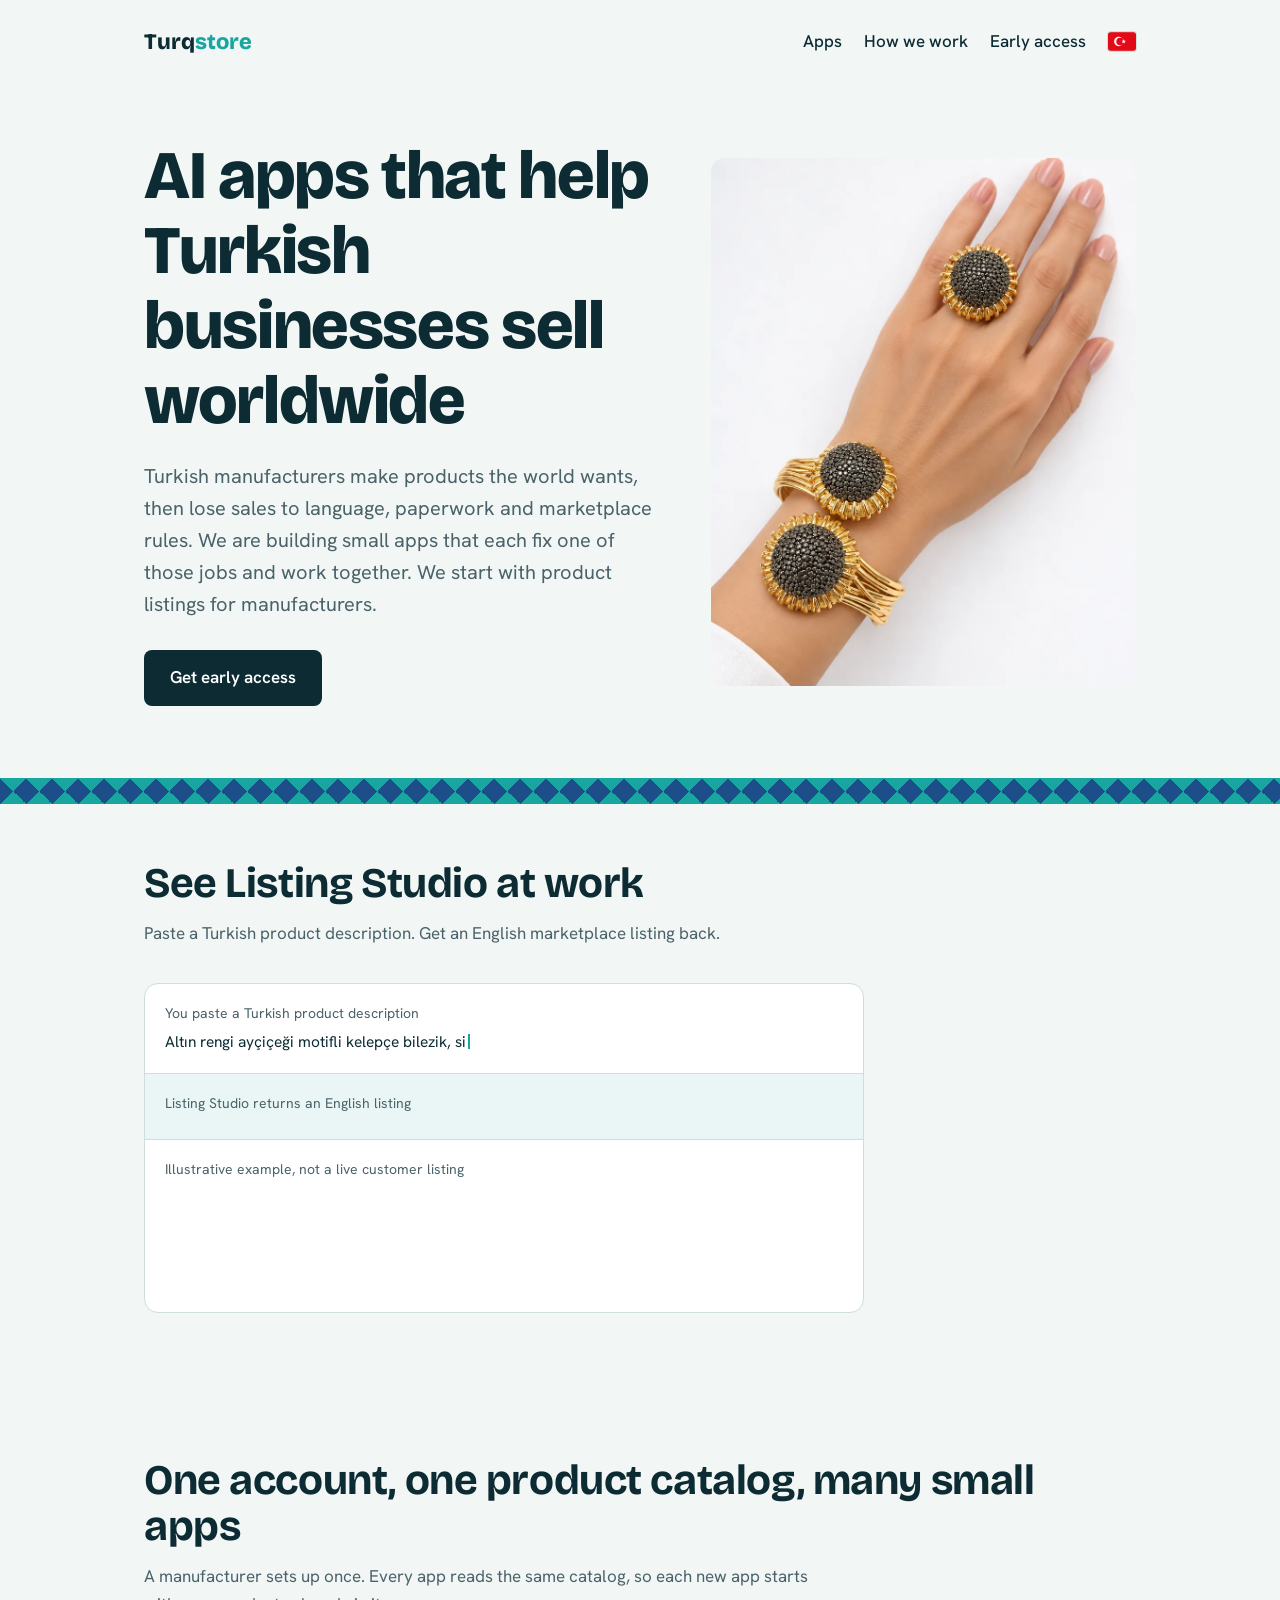
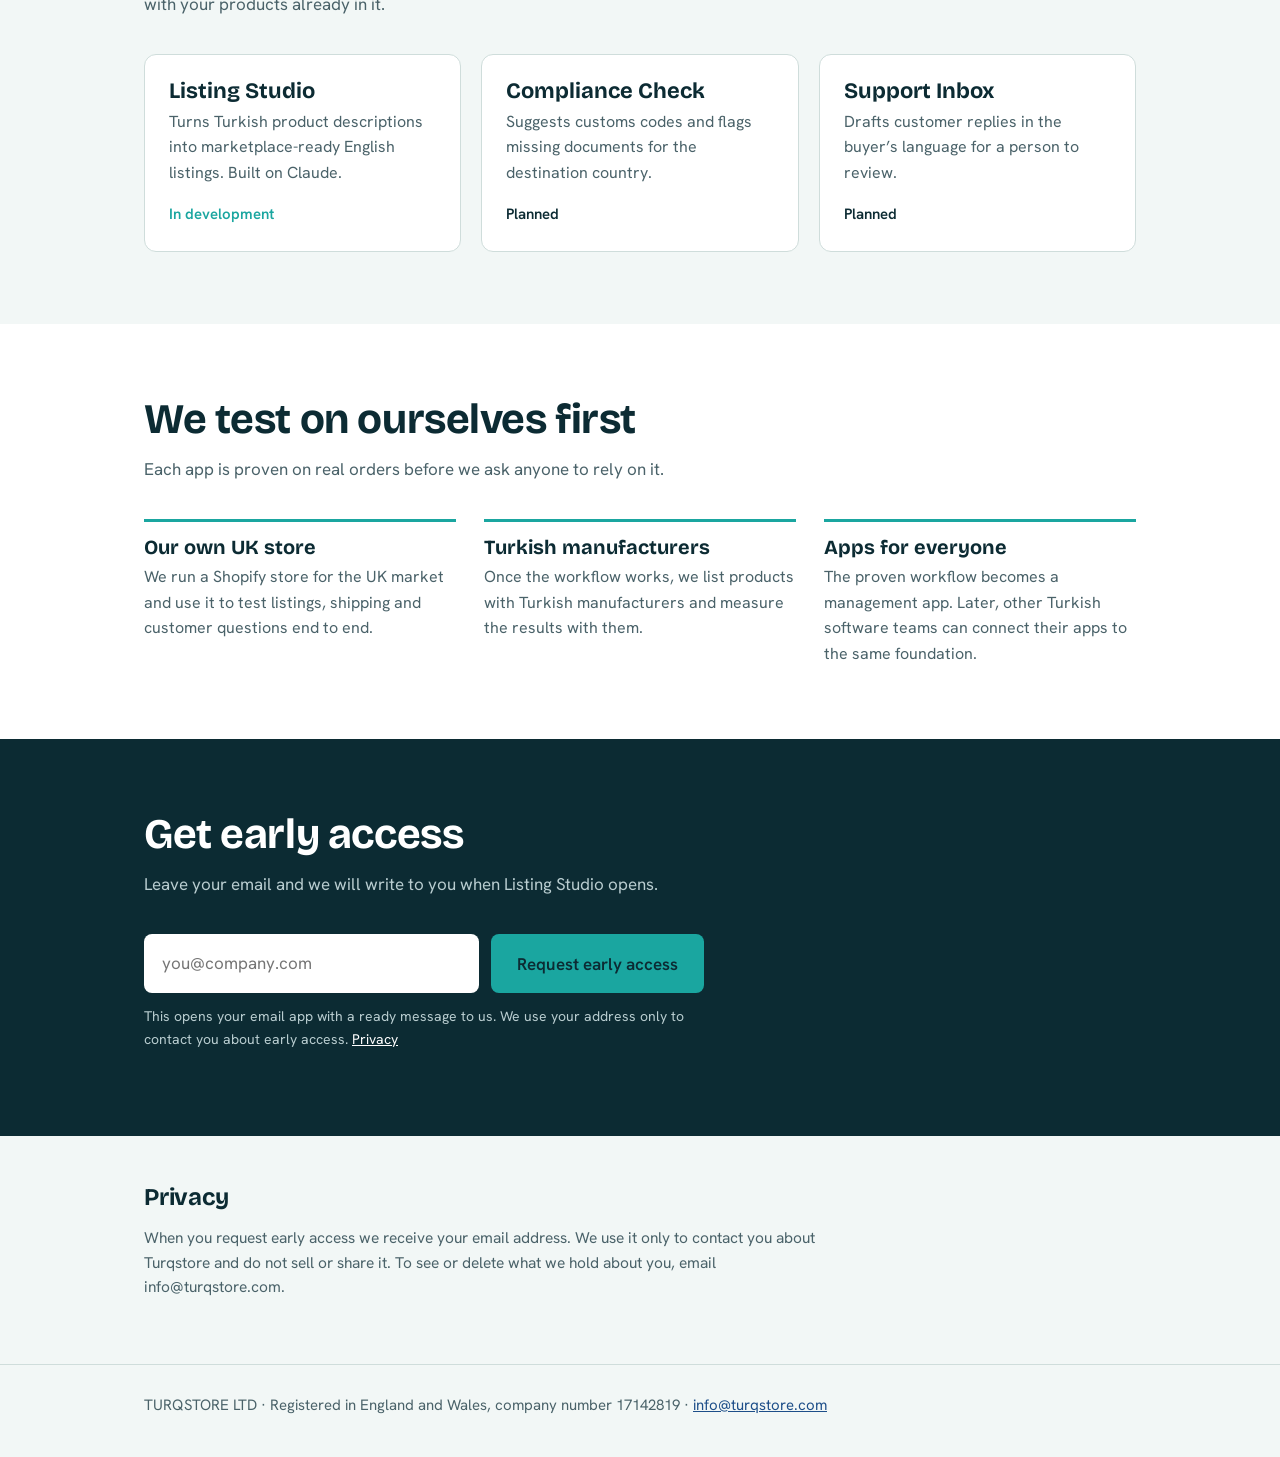
==== commit eaeb3a9a: "ok" ====
--- a/export/index.html
+++ b/export/index.html
@@ -1,767 +1,178 @@
 <!DOCTYPE html>
-<html lang="tr">
+<html lang="en">
 <head>
-  <meta charset="UTF-8">
-  <meta name="viewport" content="width=device-width, initial-scale=1.0">
-  <title>Turqstore | Türk Markaları İçin Yeni Nesil Küresel İhracat Tünelleri</title>
-  <meta name="description" content="Turqstore; Türk üreticilerini ve markalarını İngiltere, Amerika, Suudi Arabistan ve Afrika pazaryerlerine taşıyan yeni nesil sınır ötesi e-ihracat köprüsüdür.">
-  <meta name="keywords" content="ihracat, e-ihracat, pazaryeri satış, amazon ihracat, noon körfez satışı, türk ürünleri ihracat, turqstore">
-  <meta name="theme-color" content="#070a11">
-
-  <!-- Open Graph -->
-  <meta property="og:title" content="Turqstore | Küresel İhracat Tünelleri">
-  <meta property="og:description" content="Kaliteli Türk markalarını İngiltere, Amerika, Körfez ve Afrika pazaryerlerine taşıyoruz.">
-  <meta property="og:image" content="assets/images/turqstore_hero_visual.jpg">
-  <meta property="og:type" content="website">
-
-  <!-- Fonts -->
-  <link rel="preconnect" href="https://fonts.googleapis.com">
-  <link rel="preconnect" href="https://fonts.gstatic.com" crossorigin>
-  <link href="https://fonts.googleapis.com/css2?family=Plus+Jakarta+Sans:wght@400;500;600;700;800&display=swap" rel="stylesheet">
-
-  <!-- Stylesheet -->
-  <link rel="stylesheet" href="css/styles.css">
-  <link rel="icon" type="image/jpeg" href="assets/images/turqstore_logo_emblem.jpg">
+<meta charset="utf-8">
+<meta name="viewport" content="width=device-width, initial-scale=1">
+<title>Turqstore – AI apps that help Turkish businesses sell worldwide</title>
+<meta name="description" content="Turqstore builds small, connected AI apps that help Turkish businesses sell abroad. We start with product listings for manufacturers: Listing Studio.">
+<link rel="canonical" href="https://turqstore.com/">
+<link rel="alternate" hreflang="en" href="https://turqstore.com/">
+<link rel="alternate" hreflang="tr" href="https://turqstore.com/tr/">
+<link rel="alternate" hreflang="x-default" href="https://turqstore.com/">
+<link rel="icon" href="data:image/svg+xml,<svg xmlns='http://www.w3.org/2000/svg' viewBox='0 0 100 100'><rect width='100' height='100' rx='22' fill='%231AA6A0'/><text x='50' y='68' font-size='58' text-anchor='middle' fill='white' font-family='Arial' font-weight='700'>T</text></svg>">
+<link rel="preconnect" href="https://fonts.googleapis.com">
+<link rel="preconnect" href="https://fonts.gstatic.com" crossorigin>
+<link href="https://fonts.googleapis.com/css2?family=Bricolage+Grotesque:wght@500;700;800&family=Hanken+Grotesk:wght@400;500;600&display=swap" rel="stylesheet">
+<style>
+:root{--paper:#F2F7F6;--ink:#0C2B33;--muted:#4A6269;--teal:#1AA6A0;--tile:#1D4E89;--line:#CFDDDB;--white:#fff}
+*{box-sizing:border-box}
+html{scroll-behavior:smooth}
+body{margin:0;background:var(--paper);color:var(--ink);font:17px/1.6 "Hanken Grotesk",system-ui,sans-serif}
+h1,h2,h3{font-family:"Bricolage Grotesque","Hanken Grotesk",system-ui,sans-serif;line-height:1.1;margin:0}
+a{color:var(--tile)}
+:focus-visible{outline:3px solid var(--teal);outline-offset:3px}
+.wrap{max-width:1040px;margin:0 auto;padding:0 24px}
+header{display:flex;align-items:center;padding:22px 0;gap:22px}
+.logo{margin-right:auto}
+nav{display:flex;gap:22px;order:1}
+.lang{order:2;display:flex;line-height:0}
+.lang svg{display:block;border-radius:3px;box-shadow:0 0 0 1px var(--line)}
+.short{display:none}
+.logo{font:800 22px "Bricolage Grotesque",sans-serif;text-decoration:none;color:var(--ink)}
+.logo span{color:var(--teal)}
+nav a{color:var(--ink);text-decoration:none;font-weight:500;padding:6px 0}
+nav a:hover{text-decoration:underline}
+.hero{display:grid;grid-template-columns:1.1fr .9fr;gap:48px;align-items:center;padding:56px 0 72px}
+h1{font-size:clamp(38px,6vw,68px);font-weight:800;letter-spacing:-.02em}
+.lead{font-size:20px;color:var(--muted);max-width:34em;margin:22px 0 30px}
+.btn{display:inline-block;background:var(--ink);color:var(--white);padding:14px 26px;border-radius:8px;font-weight:600;text-decoration:none;border:0;font-size:17px;cursor:pointer;font-family:inherit}
+.btn:hover{background:var(--tile)}
+.demo{background:var(--white);border:1px solid var(--line);border-radius:14px;overflow:hidden}
+.demo .row{padding:18px 20px}
+.demo .row+.row{border-top:1px solid var(--line)}
+.demo small{display:block;color:var(--muted);font-size:14px;margin-bottom:6px}
+.demo p{margin:0;font-size:15.5px}
+.demo .out{background:#E9F6F5}
+.demo .out strong{font-family:"Bricolage Grotesque",sans-serif;font-size:17px;display:block;margin-bottom:6px}
+.tiles{height:26px;background:
+ conic-gradient(from 45deg at 50% 50%,var(--tile) 0 25%,var(--teal) 0 50%,var(--tile) 0 75%,var(--teal) 0) 0 0/26px 26px}
+.photo{margin:0}
+.photo img{display:block;width:100%;height:auto;max-height:640px;object-fit:cover;border-radius:14px}
+#see{padding-top:56px}
+.demo{max-width:720px}
+.cur::after{content:"";display:inline-block;width:2px;height:1em;background:var(--teal);margin-left:2px;vertical-align:-2px;animation:b 1s steps(2) infinite}
+@keyframes b{50%{opacity:0}}
+@media(prefers-reduced-motion:reduce){.cur::after{animation:none}}
+section{padding:72px 0}
+h2{font-size:clamp(28px,4vw,42px);font-weight:700;letter-spacing:-.01em;margin-bottom:14px}
+.sub{color:var(--muted);max-width:40em;margin:0 0 36px}
+.apps{display:grid;grid-template-columns:repeat(3,1fr);gap:20px}
+.app{background:var(--white);border:1px solid var(--line);border-radius:12px;padding:24px}
+.app h3{font-size:22px;margin-bottom:6px}
+.app p{margin:0 0 14px;color:var(--muted);font-size:16px}
+.status{font-weight:600;font-size:15px}
+.status.now{color:var(--teal)}
+.steps{display:grid;grid-template-columns:repeat(3,1fr);gap:28px;counter-reset:s}
+.steps div{border-top:3px solid var(--teal);padding-top:14px}
+.steps h3{font-size:20px;margin-bottom:6px}
+.steps p{margin:0;color:var(--muted);font-size:16px}
+.signup{background:var(--ink);color:var(--white)}
+.signup .sub{color:#B9CDD0}
+form{display:flex;gap:12px;flex-wrap:wrap;max-width:560px}
+input[type=email]{flex:1 1 260px;padding:14px 16px;border-radius:8px;border:2px solid transparent;font:inherit}
+.signup .btn{background:var(--teal);color:var(--ink)}
+.signup .btn:hover{background:#4CC4BE}
+.note{font-size:14px;color:#B9CDD0;margin-top:12px;max-width:560px}
+#privacy{padding:48px 0}
+#privacy h2{font-size:24px}
+#privacy p{max-width:44em;color:var(--muted);font-size:15.5px}
+footer{border-top:1px solid var(--line);padding:28px 0 40px;color:var(--muted);font-size:15px}
+@media(max-width:820px){.hero,.apps,.steps{grid-template-columns:1fr}header{flex-wrap:wrap;gap:12px 0;padding:16px 0}.lang{order:1}nav{order:2;flex-basis:100%;gap:28px}.full{display:none}.short{display:inline}.hero{padding-top:28px}}
+@media(prefers-reduced-motion:reduce){html{scroll-behavior:auto}}
+</style>
 </head>
 <body>
+<div class="wrap">
+<header>
+  <a class="logo" href="#top">Turq<span>store</span></a>
+  <nav aria-label="Main"><a href="#apps">Apps</a><a href="#how"><span class="full">How we work</span><span class="short">How</span></a><a href="#early-access"><span class="full">Early access</span><span class="short">Early</span></a></nav>
+  <a class="lang" href="/tr/" hreflang="tr" lang="tr" aria-label="Türkçe" title="Türkçe"><svg width="28" height="19" viewBox="0 0 30 20" aria-hidden="true"><rect width="30" height="20" fill="#E30A17"/><circle cx="11.5" cy="10" r="5" fill="#fff"/><circle cx="12.9" cy="10" r="4" fill="#E30A17"/><polygon points="16.8,7.4 17.42,9.15 19.27,9.2 17.8,10.32 18.33,12.1 16.8,11.05 15.27,12.1 15.8,10.32 14.33,9.2 16.18,9.15" fill="#fff"/></svg></a>
+</header>
+<main id="top">
+<div class="hero">
+  <div>
+    <h1>AI apps that help Turkish businesses sell worldwide</h1>
+    <p class="lead">Turkish manufacturers make products the world wants, then lose sales to language, paperwork and marketplace rules. We are building small apps that each fix one of those jobs and work together. We start with product listings for manufacturers.</p>
+    <a class="btn" href="#early-access">Get early access</a>
+  </div>
+  <figure class="photo"><img src="[data-uri]" width="900" height="1119" alt="Gold-tone sunflower ring and cuff bracelet set with black stones, worn on a hand" fetchpriority="high"></figure>
+</div>
+</main>
+</div>
+<div class="tiles" role="presentation"></div>
 
-  <!-- Top Announcement Bar -->
-  <header class="top-announcement">
-    <div class="container">
-      <span class="badge" data-i18n="announcementBadge">YENİ NESİL İHRACAT</span>
-      <span data-i18n="announcementText">Turqstore Küresel Tünel Ağı 2026 Faz-1 Genişlemesi Başladı. Markalar için VIP ön başvurular açık!</span>
-    </div>
-  </header>
+<section id="see"><div class="wrap">
+  <h2>See Listing Studio at work</h2>
+  <p class="sub">Paste a Turkish product description. Get an English marketplace listing back.</p>
+  <div class="demo" id="demo" aria-label="Listing Studio example">
+    <div class="row"><small>You paste a Turkish product description</small><p data-t>Altın rengi ayçiçeği motifli kelepçe bilezik, siyah taşlı kubbe.</p></div>
+    <div class="row out"><small>Listing Studio returns an English listing</small><strong data-t>Sunflower Cuff Bracelet, Gold-Tone with Black Stone Dome</strong><p data-t>Statement cuff with a domed sunflower centre set with black stones. Suggested customs heading: 7113 or 7117, depending on the metal (to be confirmed with a customs broker).</p></div>
+    <div class="row"><small>Illustrative example, not a live customer listing</small></div>
+  </div>
+</div></section>
 
-  <!-- Sticky Navbar -->
-  <nav class="navbar" id="navbar">
-    <div class="container">
-      <a href="#hero" class="brand-logo" aria-label="Turqstore Ana Sayfa">
-        <div class="brand-emblem-wrap">
-          <img src="assets/images/turqstore_logo_emblem.jpg" alt="Turqstore Logo Emblem">
-        </div>
-        <div class="brand-name-group">
-          <div class="brand-title">TURQ<span>STORE</span></div>
-          <div class="brand-tagline">Global Export Gateway</div>
-        </div>
-      </a>
+<section id="apps"><div class="wrap">
+  <h2>One account, one product catalog, many small apps</h2>
+  <p class="sub">A manufacturer sets up once. Every app reads the same catalog, so each new app starts with your products already in it.</p>
+  <div class="apps">
+    <div class="app"><h3>Listing Studio</h3><p>Turns Turkish product descriptions into marketplace-ready English listings. Built on Claude.</p><span class="status now">In development</span></div>
+    <div class="app"><h3>Compliance Check</h3><p>Suggests customs codes and flags missing documents for the destination country.</p><span class="status">Planned</span></div>
+    <div class="app"><h3>Support Inbox</h3><p>Drafts customer replies in the buyer’s language for a person to review.</p><span class="status">Planned</span></div>
+  </div>
+</div></section>
 
-      <ul class="nav-links" id="navLinks">
-        <li><a href="#tunnels" class="nav-link" data-i18n="navTunnels">İhracat Tünelleri</a></li>
-        <li><a href="#process" class="nav-link" data-i18n="navVision">Vizyon & Model</a></li>
-        <li><a href="#products" class="nav-link" data-i18n="navCategories">Ürün Grupları</a></li>
-        <li><a href="#calculator" class="nav-link" data-i18n="navCalculator">Gelir Simülatörü</a></li>
-        <li><a href="#about" class="nav-link" data-i18n="navAbout">Hakkımızda</a></li>
-      </ul>
+<section id="how" style="background:var(--white)"><div class="wrap">
+  <h2>We test on ourselves first</h2>
+  <p class="sub">Each app is proven on real orders before we ask anyone to rely on it.</p>
+  <div class="steps">
+    <div><h3>Our own UK store</h3><p>We run a Shopify store for the UK market and use it to test listings, shipping and customer questions end to end.</p></div>
+    <div><h3>Turkish manufacturers</h3><p>Once the workflow works, we list products with Turkish manufacturers and measure the results with them.</p></div>
+    <div><h3>Apps for everyone</h3><p>The proven workflow becomes a management app. Later, other Turkish software teams can connect their apps to the same foundation.</p></div>
+  </div>
+</div></section>
 
-      <div class="nav-actions">
-        <!-- Language Switcher -->
-        <button class="lang-btn" id="langToggleBtn" aria-label="Dili Değiştir / Change Language">
-          <svg width="16" height="16" viewBox="0 0 24 24" fill="none" stroke="currentColor" stroke-width="2" stroke-linecap="round" stroke-linejoin="round">
-            <circle cx="12" cy="12" r="10"></circle>
-            <line x1="2" y1="12" x2="22" y2="12"></line>
-            <path d="M12 2a15.3 15.3 0 0 1 4 10 15.3 15.3 0 0 1-4 10 15.3 15.3 0 0 1-4-10 15.3 15.3 0 0 1 4-10z"></path>
-          </svg>
-          <span id="currentLangLabel">EN</span>
-        </button>
+<section id="early-access" class="signup"><div class="wrap">
+  <h2>Get early access</h2>
+  <p class="sub">Leave your email and we will write to you when Listing Studio opens.</p>
+  <form id="f">
+    <label for="email" style="position:absolute;left:-9999px">Email address</label>
+    <input id="email" type="email" required placeholder="you@company.com" autocomplete="email">
+    <button class="btn" type="submit">Request early access</button>
+  </form>
+  <p class="note">This opens your email app with a ready message to us. We use your address only to contact you about early access. <a href="#privacy" style="color:#fff">Privacy</a></p>
+</div></section>
 
-        <button class="btn-primary open-partner-modal" data-i18n="ctaPartner">
-          Marka Başvurusu Yap
-        </button>
+<section id="privacy"><div class="wrap">
+  <h2>Privacy</h2>
+  <p>When you request early access we receive your email address. We use it only to contact you about Turqstore and do not sell or share it. To see or delete what we hold about you, email info@turqstore.com.</p>
+</div></section>
 
-        <button class="mobile-nav-toggle" id="mobileNavToggle" aria-label="Menüyü Aç/Kapat">
-          <svg width="24" height="24" viewBox="0 0 24 24" fill="none" stroke="currentColor" stroke-width="2" stroke-linecap="round" stroke-linejoin="round">
-            <line x1="3" y1="12" x2="21" y2="12"></line>
-            <line x1="3" y1="6" x2="21" y2="6"></line>
-            <line x1="3" y1="18" x2="21" y2="18"></line>
-          </svg>
-        </button>
-      </div>
-    </div>
-  </nav>
-
-  <!-- Hero Section -->
-  <section class="hero-section" id="hero">
-    <div class="container">
-      <div class="hero-grid">
-        <!-- Left Content -->
-        <div class="hero-content">
-          <div class="pill-badge">
-            <span class="pulse-dot"></span>
-            <span data-i18n="heroPill">Anadolu'dan Dünyaya Küresel Ticaret Köprüsü</span>
-          </div>
-
-          <h1 class="hero-title">
-            <span data-i18n="heroTitleStart">Türk Kalitesini Dünyaya Taşıyan</span><br>
-            <span class="text-gradient" data-i18n="heroTitleGradient">Yeni Nesil İhracat Tünelleri</span>
-          </h1>
-
-          <p class="hero-desc" data-i18n="heroDesc">
-            Turqstore; kaliteli Türk ürünlerini ve markalarını İngiltere, Amerika, Suudi Arabistan (Körfez) ve Afrika pazaryerlerine sıfır bürokrasi, uçtan uca akıllı lojistik ve çok kanallı pazar yönetimiyle taşıyor.
-          </p>
-
-          <div class="hero-actions">
-            <button class="btn-primary open-partner-modal">
-              <span data-i18n="heroBtnPrimary">Markanızı Dünyaya Taşıyın</span>
-              <svg width="18" height="18" viewBox="0 0 24 24" fill="none" stroke="currentColor" stroke-width="2.5" stroke-linecap="round" stroke-linejoin="round">
-                <line x1="5" y1="12" x2="19" y2="12"></line>
-                <polyline points="12 5 19 12 12 19"></polyline>
-              </svg>
-            </button>
-
-            <a href="#tunnels" class="btn-secondary" data-i18n="heroBtnSecondary">
-              İhracat Tünellerini Keşfet
-            </a>
-          </div>
-
-          <div class="hero-trust-badge">
-            <svg width="18" height="18" viewBox="0 0 24 24" fill="none" stroke="currentColor" stroke-width="2" stroke-linecap="round" stroke-linejoin="round">
-              <path d="M12 22s8-4 8-10V5l-8-3-8 3v7c0 6 8 10 8 10z"></path>
-              <polyline points="9 12 11 14 15 10"></polyline>
-            </svg>
-            <span data-i18n="heroBadgeSecure">Lisanslı İhracat & Güvenli Ödeme Ağı</span>
-          </div>
-        </div>
-
-        <!-- Right Visual & Interactive Map Canvas -->
-        <div class="hero-visual-card">
-          <img src="assets/images/turqstore_hero_visual.jpg" alt="Turqstore Global Trade Map">
-          <!-- Interactive Node Canvas Overlay -->
-          <canvas id="heroRouteCanvas" class="hero-canvas-overlay"></canvas>
-
-          <div class="hero-floating-tag">
-            <div class="floating-tag-item">
-              <span class="pulse-dot"></span>
-              <span>İstanbul ➔ <b>4 Kıta Aktif Akış</b></span>
-            </div>
-            <div class="floating-tag-item" style="color: var(--text-muted); font-size: 0.78rem;">
-              <span>Canlı Rota İzleme</span>
-            </div>
-          </div>
-        </div>
-      </div>
-
-      <!-- Live KPI Stats Strip -->
-      <div class="stats-strip">
-        <div class="stats-grid">
-          <div class="glass-panel stat-item">
-            <div class="stat-num text-gradient" data-i18n="stat1Number">4+</div>
-            <div class="stat-title" data-i18n="stat1Label">Stratejik Kıtasal Tünel</div>
-            <div class="stat-desc" data-i18n="stat1Sub">İngiltere, ABD, Körfez, Afrika</div>
-          </div>
-
-          <div class="glass-panel stat-item">
-            <div class="stat-num text-gradient" data-i18n="stat2Number">15+</div>
-            <div class="stat-title" data-i18n="stat2Label">Aktif Global Pazaryeri</div>
-            <div class="stat-desc" data-i18n="stat2Sub">Amazon, Walmart, Noon, Etsy...</div>
-          </div>
-
-          <div class="glass-panel stat-item">
-            <div class="stat-num text-gradient" data-i18n="stat3Number">%100</div>
-            <div class="stat-title" data-i18n="stat3Label">Uçtan Uca Operasyon</div>
-            <div class="stat-desc" data-i18n="stat3Sub">Gümrük, Depolama, Reklam, FX</div>
-          </div>
-
-          <div class="glass-panel stat-item">
-            <div class="stat-num text-gradient" data-i18n="stat4Number">3-5 Gün</div>
-            <div class="stat-title" data-i18n="stat4Label">Hızlı Teslimat Ağı</div>
-            <div class="stat-desc" data-i18n="stat4Sub">Bölgesel Lojistik Merkezleri</div>
-          </div>
-        </div>
-      </div>
-    </div>
-  </section>
-
-  <!-- Launch & Under Construction VIP Portal Banner -->
-  <section class="launch-banner-section" id="launch">
-    <div class="container">
-      <div class="launch-box">
-        <div class="launch-grid">
-          <div>
-            <div class="pill-badge" style="border-color: rgba(245, 158, 11, 0.4); background: rgba(245, 158, 11, 0.1); color: var(--gold-400);">
-              <span class="pulse-dot" style="background-color: var(--gold-400); box-shadow: 0 0 10px var(--gold-400);"></span>
-              <span data-i18n="launchBadge">YAPIM AŞAMASINDA & ÖN KAYIT</span>
-            </div>
-
-            <h2 class="launch-title" data-i18n="launchTitle">Turqstore B2B Entegrasyon Portalı Yakında Açılıyor</h2>
-            <p class="launch-desc" data-i18n="launchDesc">
-              Pazaryeri entegrasyonlarımızı ve uluslararası dağıtım ağımızı daha da güçlendiriyoruz. İlk parti ihracat koridorunda yer almak ve ürünlerinizi küresel vitrine taşımak için şimdiden yerinizi ayırtın.
-            </p>
-
-            <!-- Newsletter / Pre-Registration -->
-            <form class="newsletter-form" id="newsletterForm">
-              <input type="email" class="newsletter-input" required placeholder="Şirket / Marka e-posta adresiniz..." data-i18n-placeholder="newsletterPlaceholder">
-              <button type="submit" class="btn-primary" data-i18n="newsletterBtn">Beni Haberdar Et</button>
-            </form>
-            <div class="form-note" data-i18n="newsletterNote">🔒 Spam göndermiyoruz. Sadece lansman duyurusu ve ihracat fırsatları iletilir.</div>
-          </div>
-
-          <!-- Digital Countdown Units -->
-          <div style="display: flex; flex-direction: column; align-items: center; justify-content: center;">
-            <div class="countdown-container">
-              <div class="countdown-unit">
-                <div class="countdown-val" id="countDays">42</div>
-                <div class="countdown-label" data-i18n="days">Gün</div>
-              </div>
-              <div class="countdown-unit">
-                <div class="countdown-val" id="countHours">18</div>
-                <div class="countdown-label" data-i18n="hours">Saat</div>
-              </div>
-              <div class="countdown-unit">
-                <div class="countdown-val" id="countMinutes">45</div>
-                <div class="countdown-label" data-i18n="minutes">Dakika</div>
-              </div>
-              <div class="countdown-unit">
-                <div class="countdown-val" id="countSeconds">30</div>
-                <div class="countdown-label" data-i18n="seconds">Saniye</div>
-              </div>
-            </div>
-            <div style="font-size: 0.85rem; color: var(--turq-400); font-weight: 600;">
-              ⚡ 2026 Q4 Global Expansion Milestone
-            </div>
-          </div>
-        </div>
-      </div>
-    </div>
-  </section>
-
-  <!-- Strategic Export Corridors Section -->
-  <section class="tunnels-section" id="tunnels">
-    <div class="container">
-      <div class="section-header">
-        <div class="pill-badge" data-i18n="tunnelsBadge">KÜRESEL PAZARLAR</div>
-        <h2 class="section-title text-gradient" data-i18n="tunnelsTitle">Stratejik İhracat Tünellerimiz</h2>
-        <p class="section-subtitle" data-i18n="tunnelsSubtitle">
-          Ürünlerinizi sadece bir ülkeye değil, dünyanın en yüksek alım gücüne sahip 4 ana bölgesine ulaştırıyoruz.
-        </p>
-      </div>
-
-      <div class="tunnels-grid">
-        <!-- UK Tunnel -->
-        <div class="glass-panel tunnel-card">
-          <div>
-            <div class="tunnel-header">
-              <span class="tunnel-flag-icon">🇬🇧</span>
-              <span class="tunnel-status-badge">AKTİF TÜNEL</span>
-            </div>
-            <h3 class="tunnel-name" data-i18n="tunnelUKTitle">Birleşik Krallık (İngiltere)</h3>
-            <p class="tunnel-desc" data-i18n="tunnelUKDesc">
-              Londra merkezli dağıtım depoları, ertesi gün teslimat yetkinliği ve pound (GBP) bazlı yüksek sepet ortalaması.
-            </p>
-          </div>
-
-          <ul class="tunnel-meta-list">
-            <li class="tunnel-meta-item">
-              <svg viewBox="0 0 24 24" fill="none" stroke="currentColor" stroke-width="2"><polyline points="20 6 9 17 4 12"></polyline></svg>
-              <span data-i18n="tunnelUKPlatforms">Amazon UK, Etsy, Fruugo, OnBuy</span>
-            </li>
-            <li class="tunnel-meta-item">
-              <svg viewBox="0 0 24 24" fill="none" stroke="currentColor" stroke-width="2"><circle cx="12" cy="12" r="10"></circle><polyline points="12 6 12 12 16 14"></polyline></svg>
-              <span data-i18n="tunnelUKTransit">3 - 4 İş Günü Express Teslimat</span>
-            </li>
-            <li class="tunnel-meta-item">
-              <svg viewBox="0 0 24 24" fill="none" stroke="currentColor" stroke-width="2"><path d="M12 22s8-4 8-10V5l-8-3-8 3v7c0 6 8 10 8 10z"></path></svg>
-              <span data-i18n="tunnelUKCustoms">VAT & İngiltere Gümrük Uyumlu</span>
-            </li>
-          </ul>
-        </div>
-
-        <!-- USA Tunnel -->
-        <div class="glass-panel tunnel-card">
-          <div>
-            <div class="tunnel-header">
-              <span class="tunnel-flag-icon">🇺🇸</span>
-              <span class="tunnel-status-badge">AKTİF TÜNEL</span>
-            </div>
-            <h3 class="tunnel-name" data-i18n="tunnelUSATitle">Amerika Birleşik Devletleri</h3>
-            <p class="tunnel-desc" data-i18n="tunnelUSADesc">
-              New Jersey ve Kaliforniya lojistik merkezleriyle dünyanın en büyük e-ticaret pazarına doğrudan giriş.
-            </p>
-          </div>
-
-          <ul class="tunnel-meta-list">
-            <li class="tunnel-meta-item">
-              <svg viewBox="0 0 24 24" fill="none" stroke="currentColor" stroke-width="2"><polyline points="20 6 9 17 4 12"></polyline></svg>
-              <span data-i18n="tunnelUSAPlatforms">Amazon US (FBA/FBM), Walmart, Wayfair, eBay</span>
-            </li>
-            <li class="tunnel-meta-item">
-              <svg viewBox="0 0 24 24" fill="none" stroke="currentColor" stroke-width="2"><circle cx="12" cy="12" r="10"></circle><polyline points="12 6 12 12 16 14"></polyline></svg>
-              <span data-i18n="tunnelUSATransit">Section 321 Duty-Free (800$ altı vergisiz)</span>
-            </li>
-            <li class="tunnel-meta-item">
-              <svg viewBox="0 0 24 24" fill="none" stroke="currentColor" stroke-width="2"><path d="M12 22s8-4 8-10V5l-8-3-8 3v7c0 6 8 10 8 10z"></path></svg>
-              <span data-i18n="tunnelUSACustoms">FDA Uyum & USD Doğrudan Tahsilat</span>
-            </li>
-          </ul>
-        </div>
-
-        <!-- Saudi Arabia & Gulf Tunnel -->
-        <div class="glass-panel tunnel-card">
-          <div>
-            <div class="tunnel-header">
-              <span class="tunnel-flag-icon">🇸🇦</span>
-              <span class="tunnel-status-badge" style="color: var(--gold-400); border-color: rgba(245, 158, 11, 0.4); background: rgba(245, 158, 11, 0.1);">YÜKSEK SEPET</span>
-            </div>
-            <h3 class="tunnel-name" data-i18n="tunnelMENATitle">Suudi Arabistan & Körfez</h3>
-            <p class="tunnel-desc" data-i18n="tunnelMENADesc">
-              Riyad ve Dubai merkezli yüksek alım gücü. Türk markalarına ve kalitesine özel ilgi gösteren zengin tüketici kitlesi.
-            </p>
-          </div>
-
-          <ul class="tunnel-meta-list">
-            <li class="tunnel-meta-item">
-              <svg viewBox="0 0 24 24" fill="none" stroke="currentColor" stroke-width="2"><polyline points="20 6 9 17 4 12"></polyline></svg>
-              <span data-i18n="tunnelMENAPlatforms">Amazon SA, Noon, Namshi, Yerel Perakende</span>
-            </li>
-            <li class="tunnel-meta-item">
-              <svg viewBox="0 0 24 24" fill="none" stroke="currentColor" stroke-width="2"><circle cx="12" cy="12" r="10"></circle><polyline points="12 6 12 12 16 14"></polyline></svg>
-              <span data-i18n="tunnelMENATransit">2 - 4 Gün Doğrudan Hava Kargo</span>
-            </li>
-            <li class="tunnel-meta-item">
-              <svg viewBox="0 0 24 24" fill="none" stroke="currentColor" stroke-width="2"><path d="M12 22s8-4 8-10V5l-8-3-8 3v7c0 6 8 10 8 10z"></path></svg>
-              <span data-i18n="tunnelMENACustoms">SABER & SASO Sertifikasyon Yönetimi</span>
-            </li>
-          </ul>
-        </div>
-
-        <!-- Africa Corridor -->
-        <div class="glass-panel tunnel-card">
-          <div>
-            <div class="tunnel-header">
-              <span class="tunnel-flag-icon">🌍</span>
-              <span class="tunnel-status-badge">HIZLI BÜYÜME</span>
-            </div>
-            <h3 class="tunnel-name" data-i18n="tunnelAfricaTitle">Afrika Kıtası Büyüme Koridoru</h3>
-            <p class="tunnel-desc" data-i18n="tunnelAfricaDesc">
-              Nijerya, Güney Afrika, Kenya ve Kuzey Afrika'da hızla genişleyen orta sınıf ve e-ticaret pazarlarına ilk adım.
-            </p>
-          </div>
-
-          <ul class="tunnel-meta-list">
-            <li class="tunnel-meta-item">
-              <svg viewBox="0 0 24 24" fill="none" stroke="currentColor" stroke-width="2"><polyline points="20 6 9 17 4 12"></polyline></svg>
-              <span data-i18n="tunnelAfricaPlatforms">Jumia, Takealot, Konga, Toptan İthalat</span>
-            </li>
-            <li class="tunnel-meta-item">
-              <svg viewBox="0 0 24 24" fill="none" stroke="currentColor" stroke-width="2"><circle cx="12" cy="12" r="10"></circle><polyline points="12 6 12 12 16 14"></polyline></svg>
-              <span data-i18n="tunnelAfricaTransit">Gelişen Pazarlar Yüksek Kâr Marjı</span>
-            </li>
-            <li class="tunnel-meta-item">
-              <svg viewBox="0 0 24 24" fill="none" stroke="currentColor" stroke-width="2"><path d="M12 22s8-4 8-10V5l-8-3-8 3v7c0 6 8 10 8 10z"></path></svg>
-              <span data-i18n="tunnelAfricaCustoms">Özel Dağıtıcı & B2B/B2C Hatları</span>
-            </li>
-          </ul>
-        </div>
-      </div>
-    </div>
-  </section>
-
-  <!-- How It Works / Operation Process Section -->
-  <section class="process-section" id="process">
-    <div class="container">
-      <div class="section-header">
-        <div class="pill-badge" data-i18n="processBadge">İŞ MODELİMİZ</div>
-        <h2 class="section-title text-gradient" data-i18n="processTitle">Markanız İçin 4 Adımda Küresel Başarı</h2>
-        <p class="section-subtitle" data-i18n="processSubtitle">
-          Siz sadece kaliteli üretime odaklanın; yurtdışı gümrük, pazaryeri satışı ve lojistiği bize bırakın.
-        </p>
-      </div>
-
-      <div class="process-grid">
-        <div class="glass-panel step-card">
-          <div class="step-num-pill">1</div>
-          <h3 class="step-title" data-i18n="step1Title">1. Marka & Kalite Seçimi</h3>
-          <p class="step-desc" data-i18n="step1Desc">
-            Türk üreticilerin yüksek kaliteli ürünlerini inceliyor, yurtdışı talep ve regülasyon analizleriyle eşleştiriyoruz.
-          </p>
-        </div>
-
-        <div class="glass-panel step-card">
-          <div class="step-num-pill">2</div>
-          <h3 class="step-title" data-i18n="step2Title">2. Gümrük & Tünel Entegrasyonu</h3>
-          <p class="step-desc" data-i18n="step2Desc">
-            İhracat belgeleri, ambalaj standartları ve sertifikasyonları tamamlayıp hedef ülke depolarına sevk ediyoruz.
-          </p>
-        </div>
-
-        <div class="glass-panel step-card">
-          <div class="step-num-pill">3</div>
-          <h3 class="step-title" data-i18n="step3Title">3. Global Pazaryeri Yönetimi</h3>
-          <p class="step-desc" data-i18n="step3Desc">
-            Amazon, Noon ve Walmart gibi devlerde profesyonel listeleme, çok dilli müşteri hizmetleri ve reklam yönetimi yapıyoruz.
-          </p>
-        </div>
-
-        <div class="glass-panel step-card">
-          <div class="step-num-pill">4</div>
-          <h3 class="step-title" data-i18n="step4Title">4. Döviz Geliri & Hızlı Tahsilat</h3>
-          <p class="step-desc" data-i18n="step4Desc">
-            Satışlardan elde edilen gelirleri döviz bazında düzenli ve şeffaf raporlarla üretici hesabınıza aktarıyoruz.
-          </p>
-        </div>
-      </div>
-    </div>
-  </section>
-
-  <!-- Curated Turkish Quality Showcase Section -->
-  <section class="products-section" id="products">
-    <div class="container">
-      <div class="section-header">
-        <div class="pill-badge" data-i18n="productsBadge">TÜRK KALİTESİ</div>
-        <h2 class="section-title text-gradient" data-i18n="productsTitle">Dünyanın Talep Ettiği Türk Ürün Grupları</h2>
-        <p class="section-subtitle" data-i18n="productsSubtitle">
-          Uluslararası pazarlarda kalitesiyle rekabet üstünlüğü sağlayan odak kategorilerimiz:
-        </p>
-      </div>
-
-      <div class="products-feature-wrap">
-        <!-- Visual Display Image -->
-        <div class="products-hero-img-wrap">
-          <img src="assets/images/turqstore_products_showcase.jpg" alt="Modern Turkish Artisanry and Products Exhibition">
-        </div>
-
-        <!-- Category Grid -->
-        <div class="category-cards-grid">
-          <div class="category-card featured">
-            <h3 class="category-title">
-              <span>🧵</span>
-              <span data-i18n="cat1Title">Ege Pamuğu & Ev Tekstili</span>
-            </h3>
-            <p class="category-desc" data-i18n="cat1Desc">
-              Bornoz, peştemal, lüks otel serisi çarşaf ve havlularda dünya lideri Türk dokuması.
-            </p>
-          </div>
-
-          <div class="category-card">
-            <h3 class="category-title">
-              <span>👜</span>
-              <span data-i18n="cat2Title">Zanaatkar Deri & Aksesuar</span>
-            </h3>
-            <p class="category-desc" data-i18n="cat2Desc">
-              Geleneksel usta işçiliği, el yapımı hakiki deri çantalar, cüzdanlar ve ayakkabılar.
-            </p>
-          </div>
-
-          <div class="category-card">
-            <h3 class="category-title">
-              <span>🫒</span>
-              <span data-i18n="cat3Title">Gurme & Doğal Anadolu Lezzetleri</span>
-            </h3>
-            <p class="category-desc" data-i18n="cat3Desc">
-              Soğuk sıkım zeytinyağları, Antep fıstıklı lokumlar, organik çaylar ve coğrafi işaretli ürünler.
-            </p>
-          </div>
-
-          <div class="category-card">
-            <h3 class="category-title">
-              <span>🏺</span>
-              <span data-i18n="cat4Title">Modern Tasarım & Mutfak Zanaatı</span>
-            </h3>
-            <p class="category-desc" data-i18n="cat4Desc">
-              Bakır işleme, seramik, porselen ve modern Türk mutfak gereçleri.
-            </p>
-          </div>
-
-          <div class="category-card">
-            <h3 class="category-title">
-              <span>🌸</span>
-              <span data-i18n="cat5Title">Doğal Kozmetik & Bakım</span>
-            </h3>
-            <p class="category-desc" data-i18n="cat5Desc">
-              Isparta gül suyu, zeytinyağlı geleneksel sabunlar ve bitkisel kişisel bakım serileri.
-            </p>
-          </div>
-        </div>
-      </div>
-    </div>
-  </section>
-
-  <!-- Interactive Export Calculator Section -->
-  <section class="calc-section" id="calculator">
-    <div class="container">
-      <div class="calc-box">
-        <div class="calc-grid">
-          <!-- Inputs -->
-          <div>
-            <div class="pill-badge" data-i18n="calcBadge">KAZANÇ SİMÜLATÖRÜ</div>
-            <h2 class="launch-title text-gradient" data-i18n="calcTitle">Markanızın İhracat Potansiyelini Hesaplayın</h2>
-            <p class="launch-desc" data-i18n="calcSubtitle">
-              Ürün kategorinizi ve aylık stok/ihracat adedinizi seçerek tahmini döviz ciro potansiyelinizi görün.
-            </p>
-
-            <div class="calc-control-group">
-              <label class="calc-label" for="calcCategory" data-i18n="calcCatLabel">Ürün Kategoriniz:</label>
-              <select class="calc-select" id="calcCategory">
-                <option value="textile">🧵 Ev Tekstili & Havlu Serisi</option>
-                <option value="leather">👜 Deri Eşya & El Yapımı Aksesuar</option>
-                <option value="gourmet">🫒 Gurme Gıda & Zeytinyağı</option>
-                <option value="kitchen">🏺 Tasarım Mutfak & Züccaciye</option>
-                <option value="cosmetics">🌸 Doğal Kozmetik & Bakım</option>
-              </select>
-            </div>
-
-            <div class="calc-control-group">
-              <div class="slider-val-wrap">
-                <label class="calc-label" for="calcVolume" data-i18n="calcSkuLabel">Hedef Aylık İhracat Adedi:</label>
-                <span class="slider-val-pill" id="calcVolumeDisplay">500 Adet/Ay</span>
-              </div>
-              <input type="range" class="range-slider" id="calcVolume" min="100" max="5000" step="50" value="500">
-            </div>
-
-            <div class="calc-control-group">
-              <label class="calc-label" for="calcMarket" data-i18n="calcMarketLabel">Öncelikli Hedef Pazar:</label>
-              <select class="calc-select" id="calcMarket">
-                <option value="all">🌍 Tüm Tüneller (Global Karma Dağıtım)</option>
-                <option value="usa">🇺🇸 Amerika Birleşik Devletleri</option>
-                <option value="uk">🇬🇧 İngiltere & Birleşik Krallık</option>
-                <option value="mena">🇸🇦 Suudi Arabistan & Körfez</option>
-                <option value="africa">🌍 Afrika Büyüme Koridoru</option>
-              </select>
-            </div>
-          </div>
-
-          <!-- Dynamic Output Display -->
-          <div>
-            <div class="calc-results-card">
-              <div class="calc-output-block">
-                <div class="calc-output-label" data-i18n="calcEstimatedMonthly">Tahmini Aylık Küresel Ciro</div>
-                <div class="calc-output-num" id="calcMonthlyRevenue">$28,125</div>
-                <div style="font-size: 0.85rem; color: var(--turq-400);" data-i18n="calcCurrency">Dolar / Ay</div>
-              </div>
-
-              <div class="calc-output-block" style="border-top: 1px solid var(--border-color); padding-top: 1.2rem;">
-                <div class="calc-output-label" data-i18n="calcEstimatedReach">Ulaşılabilecek Potansiyel Alıcı</div>
-                <div class="calc-reach-num" id="calcMonthlyReach">9,250+</div>
-                <div style="font-size: 0.8rem; color: var(--text-dim);" data-i18n="calcPeople">Alıcı / Ay</div>
-              </div>
-
-              <button class="btn-primary" style="width: 100%;" id="calcApplyBtn" data-i18n="calcBtnApplyWithEstimate">
-                Bu Potansiyelle Başvuru Yap
-              </button>
-            </div>
-          </div>
-        </div>
-      </div>
-    </div>
-  </section>
-
-  <!-- Founder / Mission Statement Section -->
-  <section class="about-section" id="about">
-    <div class="container">
-      <div class="glass-panel about-card">
-        <div class="pill-badge" data-i18n="aboutBadge">HAKKIMIZDA & MİSYON</div>
-        <h2 class="section-title text-gradient" style="margin-top: 0.8rem;" data-i18n="aboutTitle">
-          Anadolu'nun Üretim Gücünü Dünyaya Açıyoruz
-        </h2>
-
-        <blockquote class="about-quote" data-i18n="aboutQuote">
-          “Türkiye'de üretilen binlerce ürün, dünya pazarlarındaki muadillerinden çok daha kaliteli. Eksik olan tek şey doğru ihracat tüneliydi. Turqstore bu köprüyü kurmak için doğdu.”
-        </blockquote>
-
-        <div class="about-founder-row">
-          <div class="founder-info">
-            <div class="founder-avatar">TS</div>
-            <div class="founder-meta">
-              <h4>Turqstore Executive Desk</h4>
-              <p data-i18n="aboutFounder">Turqstore Kurucu & Yönetim Ekibi</p>
-            </div>
-          </div>
-
-          <div class="about-points">
-            <div class="about-point">
-              <svg width="16" height="16" viewBox="0 0 24 24" fill="none" stroke="currentColor" stroke-width="2"><polyline points="20 6 9 17 4 12"></polyline></svg>
-              <span data-i18n="aboutPoint1">Doğrudan Üretici - Küresel Müşteri Köprüsü</span>
-            </div>
-            <div class="about-point">
-              <svg width="16" height="16" viewBox="0 0 24 24" fill="none" stroke="currentColor" stroke-width="2"><polyline points="20 6 9 17 4 12"></polyline></svg>
-              <span data-i18n="aboutPoint2">Yurtdışı Şirket & Gümrük Yükü Olmadan Satış</span>
-            </div>
-            <div class="about-point">
-              <svg width="16" height="16" viewBox="0 0 24 24" fill="none" stroke="currentColor" stroke-width="2"><polyline points="20 6 9 17 4 12"></polyline></svg>
-              <span data-i18n="aboutPoint3">Şeffaf Raporlama ve Döviz Cinsi Düzenli Kazanç</span>
-            </div>
-          </div>
-        </div>
-      </div>
-    </div>
-  </section>
-
-  <!-- Brand Partnership Modal -->
-  <div class="modal-backdrop" id="partnerModal" role="dialog" aria-modal="true">
-    <div class="modal-content">
-      <button class="modal-close-btn" id="modalCloseBtn" aria-label="Kapat">✕</button>
-
-      <!-- Application Form -->
-      <form id="partnerForm">
-        <div class="modal-header">
-          <div class="pill-badge" style="margin-bottom: 0.6rem;">TURQSTORE PARTNER NETWORK</div>
-          <h2 class="modal-title text-gradient" data-i18n="modalTitle">Marka İş Ortaklığı Başvurusu</h2>
-          <p class="modal-subtitle" data-i18n="modalSubtitle">
-            Ürünlerinizi Turqstore ihracat tünellerine dahil etmek için bilgilerinizi paylaşın.
-          </p>
-        </div>
-
-        <div class="form-grid">
-          <div class="form-group">
-            <label class="form-label" for="brandName" data-i18n="formBrandName">Marka / Şirket Adı *</label>
-            <input type="text" class="form-input" id="brandName" required placeholder="Örn: Anadolu Dokuma A.Ş.">
-          </div>
-
-          <div class="form-group">
-            <label class="form-label" for="contactName" data-i18n="formContactName">Yetkili Adı Soyadı *</label>
-            <input type="text" class="form-input" id="contactName" required placeholder="Örn: Ahmet Yılmaz">
-          </div>
-
-          <div class="form-group">
-            <label class="form-label" for="partnerEmail" data-i18n="formEmail">Kurumsal E-posta *</label>
-            <input type="email" class="form-input" id="partnerEmail" required placeholder="iletisim@sirketiniz.com">
-          </div>
-
-          <div class="form-group">
-            <label class="form-label" for="partnerPhone" data-i18n="formPhone">Telefon / WhatsApp *</label>
-            <input type="tel" class="form-input" id="partnerPhone" required placeholder="+90 5XX XXX XX XX">
-          </div>
-
-          <div class="form-group">
-            <label class="form-label" for="partnerCategory" data-i18n="formCategory">Ana Ürün Kategorisi *</label>
-            <select class="form-select" id="partnerCategory" required>
-              <option value="textile">Ev Tekstili & Havlu Grubu</option>
-              <option value="leather">Deri Mamulleri & El Sanatları</option>
-              <option value="gourmet">Zeytinyağı & Gurme Gıda</option>
-              <option value="kitchen">Mutfak, Porselen & Cam Zanaatı</option>
-              <option value="cosmetics">Doğal Kozmetik & Bakım</option>
-              <option value="other">Diğer Yüksek Standartlı Ürünler</option>
-            </select>
-          </div>
-
-          <div class="form-group">
-            <label class="form-label" for="partnerTargetMarket" data-i18n="formTargetMarkets">Öncelikli İhracat Hedefiniz *</label>
-            <select class="form-select" id="partnerTargetMarket" required>
-              <option value="all">Tüm Tüneller (UK, USA, Körfez, Afrika)</option>
-              <option value="usa">Amerika Birleşik Devletleri</option>
-              <option value="uk">İngiltere (Birleşik Krallık)</option>
-              <option value="mena">Suudi Arabistan & Körfez Bölgesi</option>
-              <option value="africa">Afrika Büyüme Koridoru</option>
-            </select>
-          </div>
-
-          <div class="form-group">
-            <label class="form-label" for="partnerWebsite" data-i18n="formWebsite">Mevcut Web Sitesi / Katalog Linki</label>
-            <input type="url" class="form-input" id="partnerWebsite" placeholder="https://www.markaniz.com">
-          </div>
-
-          <div class="form-group">
-            <label class="form-label" for="partnerVolume" data-i18n="formMonthlyVolume">Mevcut Aylık Üretim / Stok Kapasitesi</label>
-            <input type="text" class="form-input" id="partnerVolume" placeholder="Örn: 1.000 Adet/Ay">
-          </div>
-
-          <div class="form-group full-width">
-            <label class="form-label" for="partnerNotes" data-i18n="formNotes">Ürünleriniz Hakkında Kısa Bilgi</label>
-            <textarea class="form-textarea" id="partnerNotes" placeholder="Ürünlerinizin öne çıkan özellikleri, sertifikaları ve varsa mevcut ihracat deneyiminiz..."></textarea>
-          </div>
-        </div>
-
-        <div style="margin-top: 1.6rem;">
-          <button type="submit" class="btn-primary" style="width: 100%;" data-i18n="formSubmit">
-            Başvuruyu Gönder & Süreci Başlat
-          </button>
-        </div>
-      </form>
-
-      <!-- Success State -->
-      <div class="modal-success-state" id="formSuccessState">
-        <div class="success-icon-wrap">
-          <svg width="36" height="36" viewBox="0 0 24 24" fill="none" stroke="currentColor" stroke-width="2.5" stroke-linecap="round" stroke-linejoin="round">
-            <path d="M22 11.08V12a10 10 0 1 1-5.93-9.14"></path>
-            <polyline points="22 4 12 14.01 9 11.01"></polyline>
-          </svg>
-        </div>
-        <h3 class="success-title text-gradient" data-i18n="formSuccessTitle">Tebrikler! Başvurunuz Alındı 🎉</h3>
-        <p class="success-desc" data-i18n="formSuccessDesc">
-          İhracat operasyon ekibimiz ürünlerinizi ve pazar uyumluluğunuzu inceleyerek 24 saat içinde sizinle iletişime geçecektir.
-        </p>
-        <div style="background: rgba(255,255,255,0.05); padding: 0.8rem; border-radius: var(--radius-md); margin-bottom: 1.5rem; display: inline-block;">
-          <span style="font-size: 0.8rem; color: var(--text-muted);">Başvuru Takip Kodu: </span>
-          <b style="color: var(--turq-400); letter-spacing: 0.05em;" id="ticketRefCode">TRQ-2026-8812</b>
-        </div>
-        <br>
-        <div style="display: flex; gap: 0.8rem; justify-content: center; flex-wrap: wrap;">
-          <button class="btn-secondary" id="successCloseBtn" data-i18n="formClose">Kapat</button>
-          <a href="admin.html" class="btn-primary" style="font-size: 0.85rem; padding: 0.6rem 1.2rem;">
-            📊 Başvuru Panelinde Gör
-          </a>
-        </div>
-      </div>
-    </div>
-  </div>
-
-  <!-- Toast Container -->
-  <div id="toastContainer" class="toast-container"></div>
-
-  <!-- Footer -->
-  <footer class="footer">
-    <div class="container">
-      <div class="footer-grid">
-        <div>
-          <div class="brand-logo">
-            <div class="brand-emblem-wrap" style="width: 36px; height: 36px;">
-              <img src="assets/images/turqstore_logo_emblem.jpg" alt="Turqstore">
-            </div>
-            <div class="brand-title" style="font-size: 1.2rem;">TURQ<span>STORE</span></div>
-          </div>
-          <p class="footer-brand-desc" data-i18n="footerDesc">
-            Türk üretici ve markalarını dünyanın en büyük pazaryerlerine taşıyan yeni nesil sınır ötesi e-ihracat ekosistemi.
-          </p>
-          <div style="margin-top: 1rem; display: flex; align-items: center; gap: 0.5rem; font-size: 0.8rem; color: var(--turq-400);">
-            <span>🇹🇷 Proudly Exporting From Türkiye to the World 🌍</span>
-          </div>
-        </div>
-
-        <div>
-          <h4 class="footer-heading" data-i18n="footerCorridors">İhracat Koridorları</h4>
-          <ul class="footer-list">
-            <li><a href="#tunnels">🇬🇧 İngiltere & Birleşik Krallık</a></li>
-            <li><a href="#tunnels">🇺🇸 Amerika Birleşik Devletleri</a></li>
-            <li><a href="#tunnels">🇸🇦 Suudi Arabistan & Körfez</a></li>
-            <li><a href="#tunnels">🌍 Afrika Büyüme Hattı</a></li>
-          </ul>
-        </div>
-
-        <div>
-          <h4 class="footer-heading" data-i18n="footerQuickLinks">Hızlı Bağlantılar</h4>
-          <ul class="footer-list">
-            <li><a href="#process" data-i18n="navVision">Vizyon & Model</a></li>
-            <li><a href="#products" data-i18n="navCategories">Ürün Grupları</a></li>
-            <li><a href="#calculator" data-i18n="navCalculator">Gelir Simülatörü</a></li>
-            <li><a href="#about" data-i18n="navAbout">Hakkımızda</a></li>
-            <li><a href="#" class="open-partner-modal" data-i18n="ctaPartner">Marka Başvurusu</a></li>
-          </ul>
-        </div>
-
-        <div>
-          <h4 class="footer-heading" data-i18n="footerContactTitle">İletişim & Merkez</h4>
-          <ul class="footer-list">
-            <li data-i18n="footerAddress">İstanbul, Türkiye (Global Operasyonlar: Londra, New York, Riyad)</li>
-            <li><a href="mailto:contact@turqstore.com">contact@turqstore.com</a></li>
-            <li><a href="mailto:partner@turqstore.com">partner@turqstore.com</a></li>
-            <li>Pazaryerleri: Amazon, Noon, Walmart, Etsy</li>
-          </ul>
-        </div>
-      </div>
-
-      <div class="footer-bottom">
-        <div data-i18n="footerRights">© 2026 Turqstore Global Export Infrastructure. Tüm hakları saklıdır.</div>
-        <div class="footer-bottom-links">
-          <a href="#" data-i18n="footerPrivacy">Gizlilik Politikası</a>
-          <a href="#" data-i18n="footerTerms">Kullanım Şartları</a>
-          <a href="admin.html" style="color: var(--turq-400); font-weight: 600;">🔐 Başvuru Masası (Admin)</a>
-        </div>
-      </div>
-    </div>
-  </footer>
-
-  <!-- Scripts -->
-  <script src="js/translations.js"></script>
-  <script src="js/app.js"></script>
+<footer><div class="wrap">
+  TURQSTORE LTD · Registered in England and Wales, company number 17142819 · <a href="mailto:info@turqstore.com">info@turqstore.com</a>
+</div></footer>
+<script>
+document.getElementById('f').addEventListener('submit',function(e){
+  e.preventDefault();
+  var m=document.getElementById('email').value;
+  location.href='mailto:info@turqstore.com?subject='+encodeURIComponent('Early access request')+'&body='+encodeURIComponent('Please add me to the early access list: '+m);
+});
+</script>
+<script>
+(function(){
+ var d=document.getElementById('demo');
+ if(!d||matchMedia('(prefers-reduced-motion: reduce)').matches||!('IntersectionObserver' in window))return;
+ var els=[].slice.call(d.querySelectorAll('[data-t]')),txt=els.map(function(e){return e.textContent;});
+ d.style.minHeight=d.offsetHeight+'px';
+ els.forEach(function(e){e.textContent='';});
+ function type(i){
+  if(i>=els.length)return;
+  var e=els[i],t=txt[i],n=0;e.classList.add('cur');
+  (function s(){n+=2;e.textContent=t.slice(0,n);
+   if(n<t.length){setTimeout(s,i===0?28:16);}
+   else{e.classList.remove('cur');setTimeout(function(){type(i+1);},250);}})();
+ }
+ new IntersectionObserver(function(en,o){if(en[0].isIntersecting){o.disconnect();type(0);}},{threshold:.5}).observe(d);
+})();
+</script>
 </body>
 </html>
